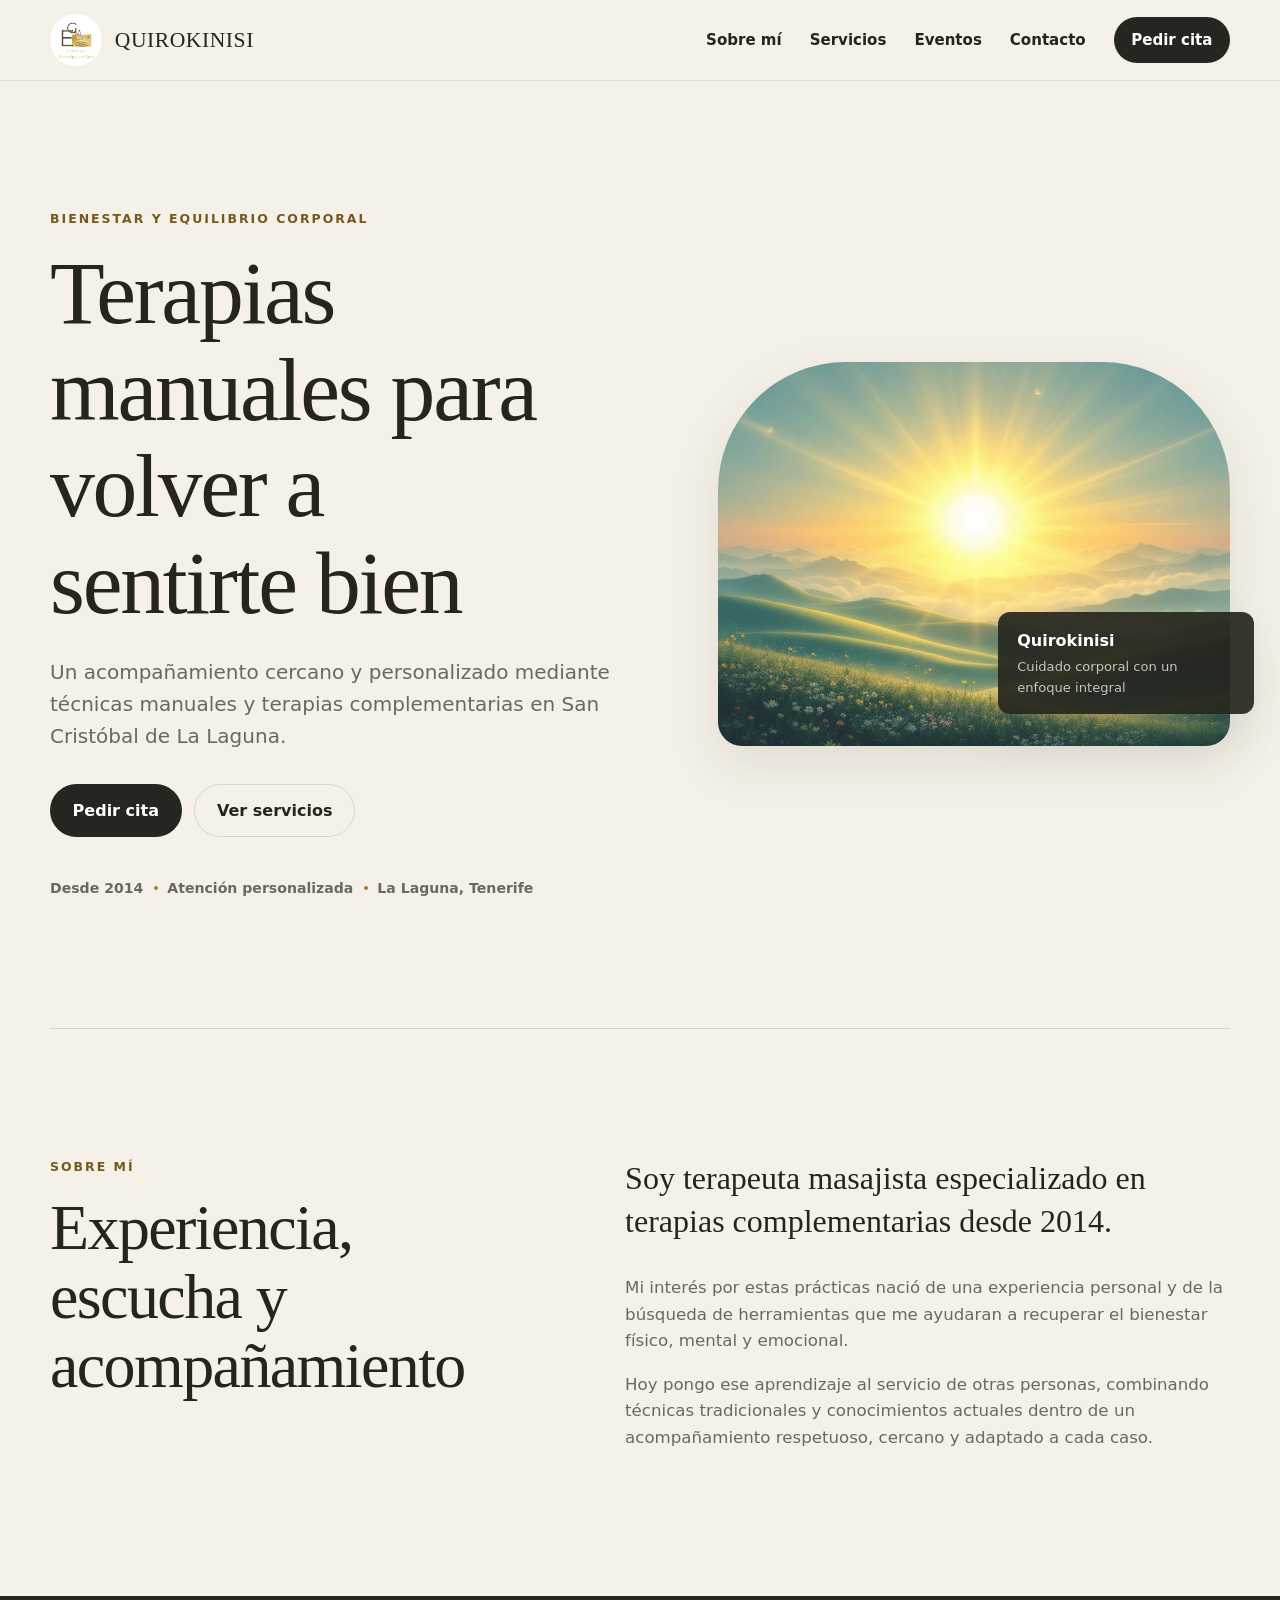
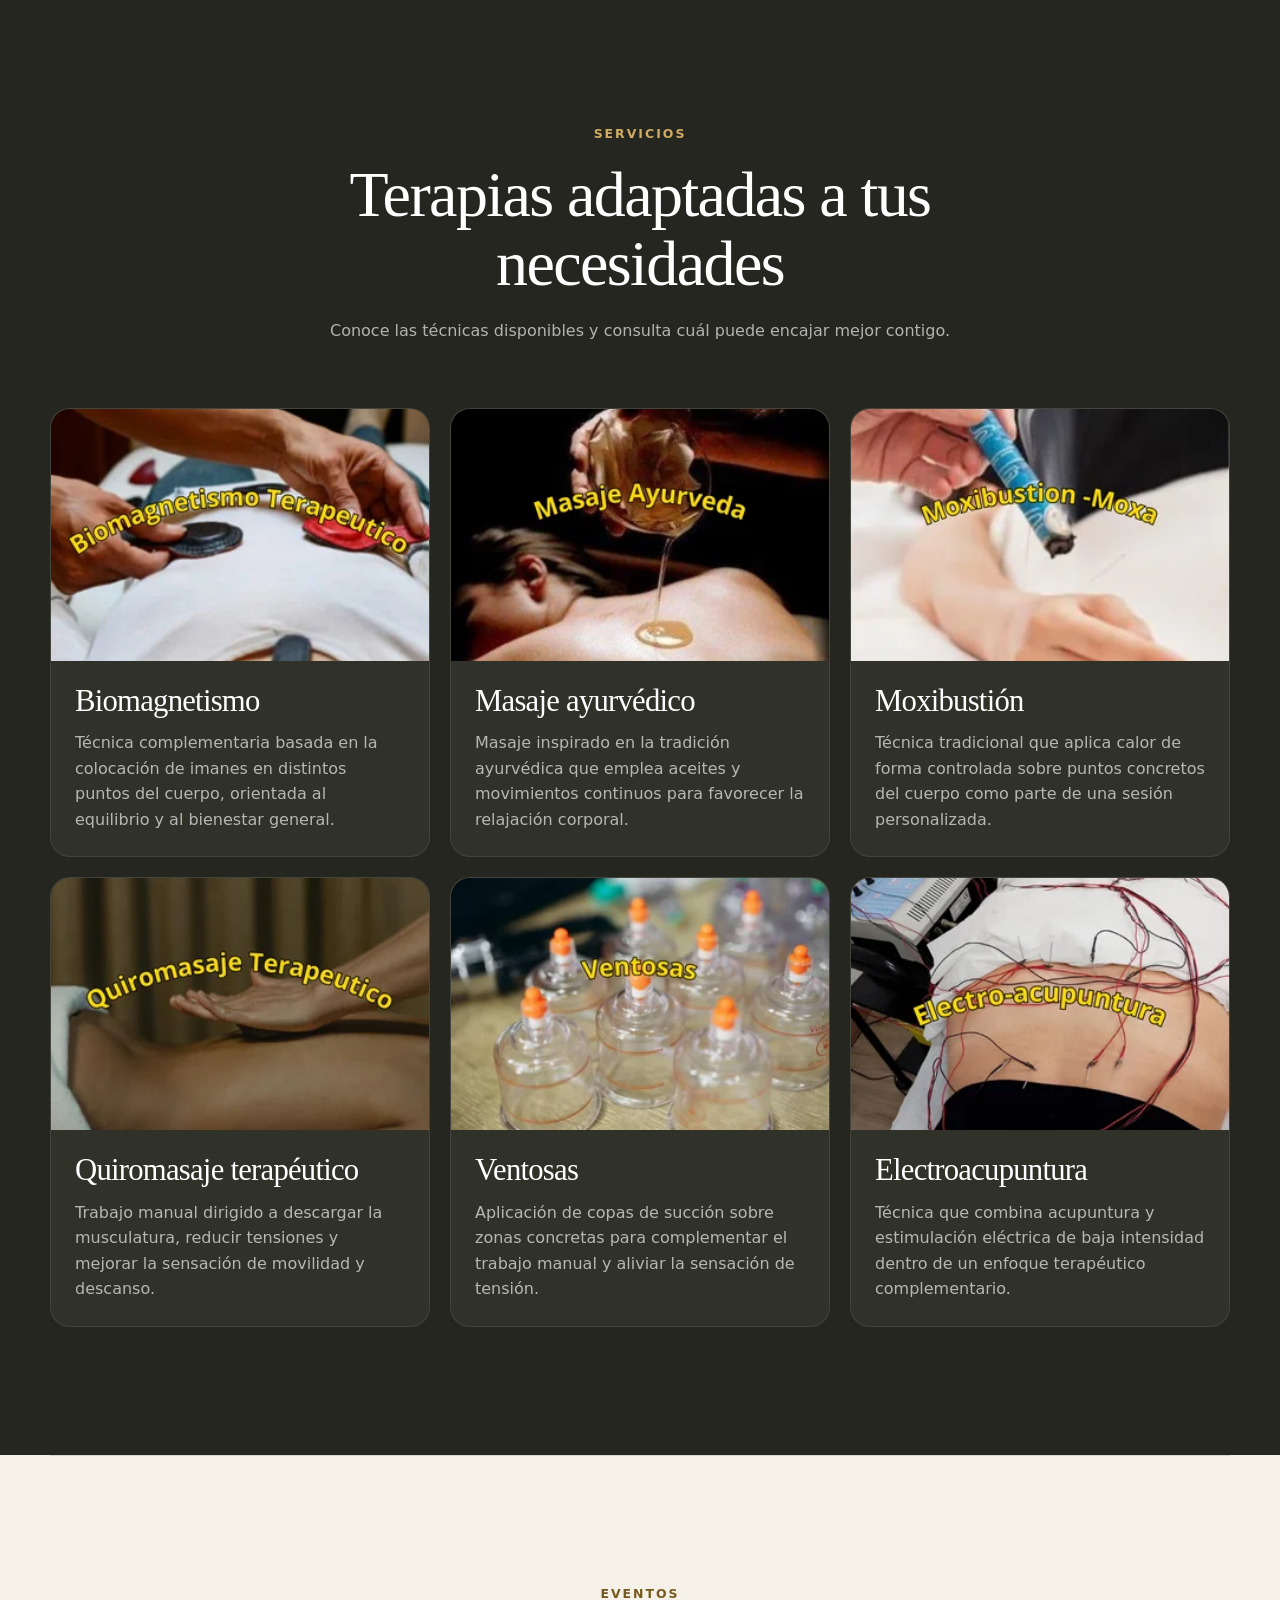
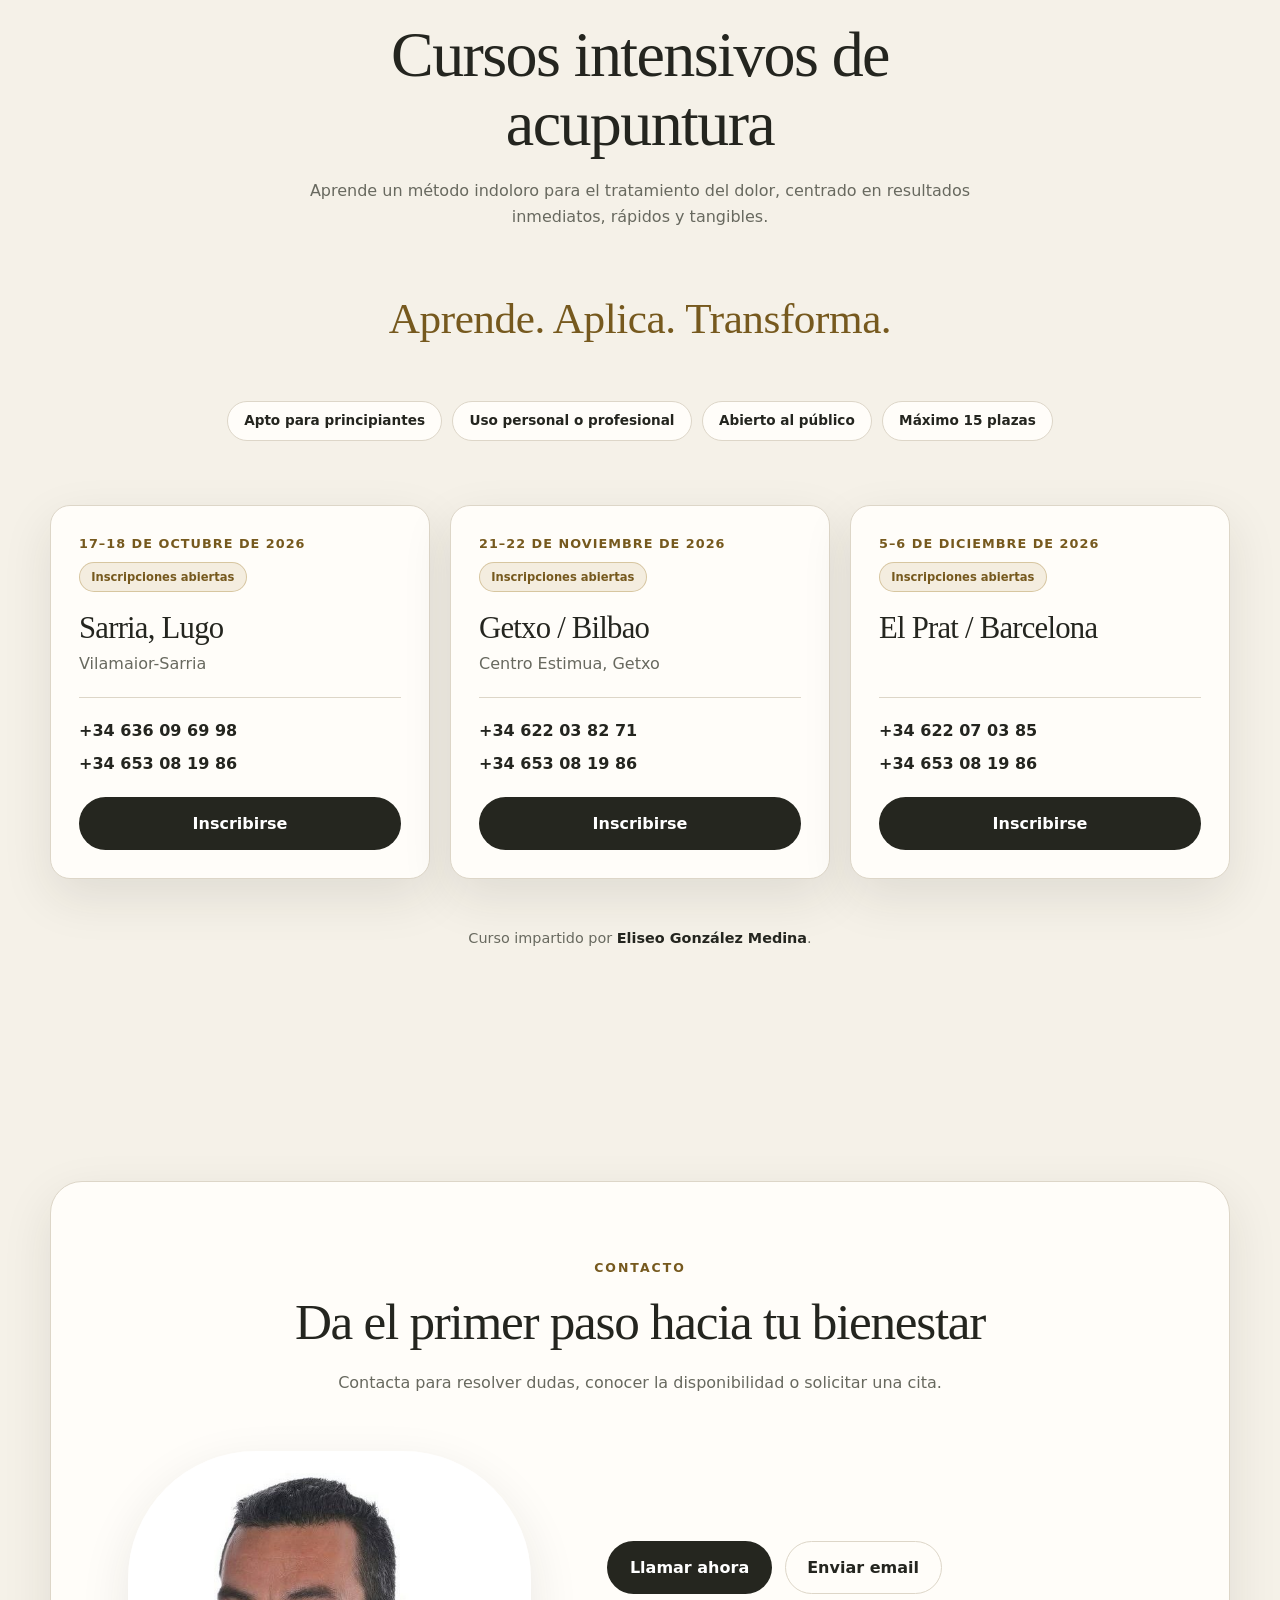
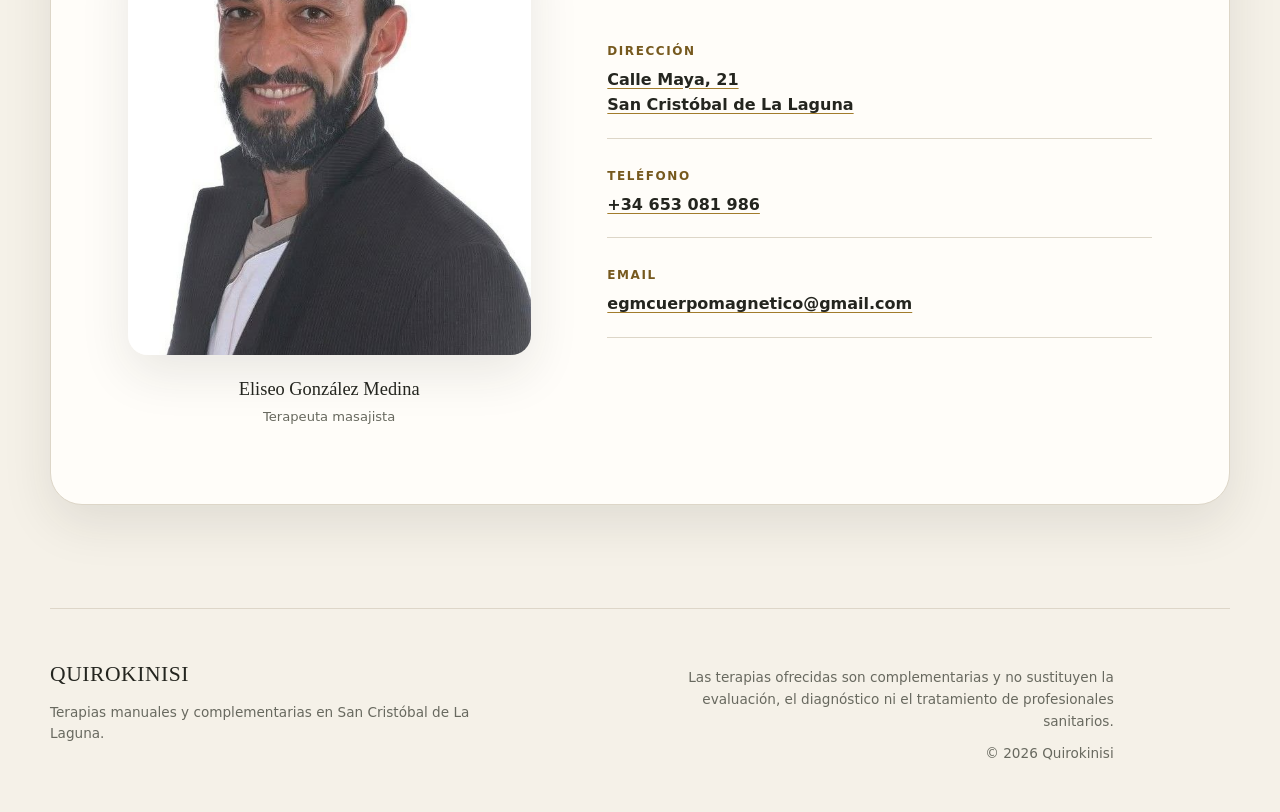
==== index.html @ 3f02fb72 "added join buttons functionality, redirect to contact" ====
<!doctype html>
<html lang="es">
<head>
  <meta charset="utf-8">
  <meta name="viewport" content="width=device-width, initial-scale=1">

  <title>Quirokinisi | Terapias manuales en La Laguna</title>
  <meta
    name="description"
    content="Terapias manuales y complementarias orientadas al bienestar corporal en San Cristóbal de La Laguna."
  >

  <meta name="theme-color" content="#f5f1e8">

  <link rel="stylesheet" href="./styles.css">
  <script src="./script.js" defer></script>
</head>

<body>
  <a class="skip-link" href="#contenido">Saltar al contenido</a>

  <header class="site-header">
    <div class="header-inner">
      <a class="brand" href="#inicio" aria-label="Quirokinisi, volver al inicio">
        <img
          class="brand-logo"
          src="./images/logo.webp"
          width="72"
          height="72"
          alt=""
        >
        <span class="brand-name">Quirokinisi</span>
      </a>

      <button
        class="menu-button"
        type="button"
        aria-expanded="false"
        aria-controls="primary-navigation"
      >
        <span class="sr-only">Abrir menú</span>
        <span aria-hidden="true"></span>
        <span aria-hidden="true"></span>
        <span aria-hidden="true"></span>
      </button>

      <nav
        id="primary-navigation"
        class="primary-navigation"
        aria-label="Navegación principal"
      >
        <a href="#sobre-mi">Sobre mí</a>
        <a href="#servicios">Servicios</a>
        <a href="#eventos">Eventos</a>
        <a href="#contacto">Contacto</a>
        <a class="nav-cta" href="#contacto">Pedir cita</a>
      </nav>
    </div>
  </header>

  <main id="contenido">
    <section id="inicio" class="hero section">
      <div class="hero-content">
        <p class="eyebrow">Bienestar y equilibrio corporal</p>

        <h1>Terapias manuales para volver a sentirte bien</h1>

        <p class="hero-copy">
          Un acompañamiento cercano y personalizado mediante técnicas manuales
          y terapias complementarias en San Cristóbal de La Laguna.
        </p>

        <div class="button-group">
          <a class="button button-primary" href="#contacto">
            Pedir cita
          </a>
          <a class="button button-secondary" href="#servicios">
            Ver servicios
          </a>
        </div>

        <ul class="hero-details" aria-label="Información destacada">
          <li>Desde 2014</li>
          <li>Atención personalizada</li>
          <li>La Laguna, Tenerife</li>
        </ul>
      </div>

      <div class="hero-media">
        <img
          src="./images/hero.webp"
          width="900"
          height="1100"
          alt="Sesión de terapia manual en Quirokinisi"
          fetchpriority="high"
        >
        <div class="hero-note">
          <strong>Quirokinisi</strong>
          <span>Cuidado corporal con un enfoque integral</span>
        </div>
      </div>
    </section>

    <section id="sobre-mi" class="about section">
      <div class="section-heading">
        <p class="eyebrow">Sobre mí</p>
        <h2>Experiencia, escucha y acompañamiento</h2>
      </div>

      <div class="about-copy">
        <p class="lead">
          Soy terapeuta masajista especializado en terapias complementarias
          desde 2014.
        </p>

        <p>
          Mi interés por estas prácticas nació de una experiencia personal y
          de la búsqueda de herramientas que me ayudaran a recuperar el
          bienestar físico, mental y emocional.
        </p>

        <p>
          Hoy pongo ese aprendizaje al servicio de otras personas, combinando
          técnicas tradicionales y conocimientos actuales dentro de un
          acompañamiento respetuoso, cercano y adaptado a cada caso.
        </p>
      </div>
    </section>

    <section id="servicios" class="services section">
      <div class="section-heading section-heading-centered">
        <p class="eyebrow">Servicios</p>
        <h2>Terapias adaptadas a tus necesidades</h2>
        <p>
          Conoce las técnicas disponibles y consulta cuál puede encajar mejor
          contigo.
        </p>
      </div>

      <div class="services-grid">
        <article class="service-card">
          <img
            src="./images/biomagnetismo.webp"
            width="700"
            height="480"
            alt="Sesión de biomagnetismo"
            loading="lazy"
          >
          <div class="service-card-content">
            <h3>Biomagnetismo</h3>
            <p>
              Técnica complementaria basada en la colocación de imanes en
              distintos puntos del cuerpo, orientada al equilibrio y al
              bienestar general.
            </p>
          </div>
        </article>

        <article class="service-card">
          <img
            src="./images/masaje-ayurveda.webp"
            width="700"
            height="480"
            alt="Masaje ayurvédico con aceites"
            loading="lazy"
          >
          <div class="service-card-content">
            <h3>Masaje ayurvédico</h3>
            <p>
              Masaje inspirado en la tradición ayurvédica que emplea aceites y
              movimientos continuos para favorecer la relajación corporal.
            </p>
          </div>
        </article>

        <article class="service-card">
          <img
            src="./images/moxibustion.webp"
            width="700"
            height="480"
            alt="Aplicación de moxibustión"
            loading="lazy"
          >
          <div class="service-card-content">
            <h3>Moxibustión</h3>
            <p>
              Técnica tradicional que aplica calor de forma controlada sobre
              puntos concretos del cuerpo como parte de una sesión
              personalizada.
            </p>
          </div>
        </article>

        <article class="service-card">
          <img
            src="./images/quiromasaje.webp"
            width="700"
            height="480"
            alt="Sesión de quiromasaje terapéutico"
            loading="lazy"
          >
          <div class="service-card-content">
            <h3>Quiromasaje terapéutico</h3>
            <p>
              Trabajo manual dirigido a descargar la musculatura, reducir
              tensiones y mejorar la sensación de movilidad y descanso.
            </p>
          </div>
        </article>

        <article class="service-card">
          <img
            src="./images/ventosas.webp"
            width="700"
            height="480"
            alt="Tratamiento corporal con ventosas"
            loading="lazy"
          >
          <div class="service-card-content">
            <h3>Ventosas</h3>
            <p>
              Aplicación de copas de succión sobre zonas concretas para
              complementar el trabajo manual y aliviar la sensación de
              tensión.
            </p>
          </div>
        </article>

        <article class="service-card">
          <img
            src="./images/electroacupuntura.webp"
            width="700"
            height="480"
            alt="Sesión de electroacupuntura"
            loading="lazy"
          >
          <div class="service-card-content">
            <h3>Electroacupuntura</h3>
            <p>
              Técnica que combina acupuntura y estimulación eléctrica de baja
              intensidad dentro de un enfoque terapéutico complementario.
            </p>
          </div>
        </article>
      </div>
    </section>

    <section id="eventos" class="events section">
      <div class="section-heading section-heading-centered">
        <p class="eyebrow">Eventos</p>
        <h2>Cursos intensivos de acupuntura</h2>
        <p>
          Aprende un método indoloro para el tratamiento del dolor, centrado
          en resultados inmediatos, rápidos y tangibles.
        </p>
      </div>

      <p class="events-slogan">Aprende. Aplica. Transforma.</p>

      <ul class="events-perks" aria-label="Características del curso">
        <li>Apto para principiantes</li>
        <li>Uso personal o profesional</li>
        <li>Abierto al público</li>
        <li>Máximo 15 plazas</li>
      </ul>

      <div class="events-grid">
        <article class="event-card">
          <div class="event-card-top">
            <span class="event-date">17–18 de octubre de 2026</span>
            <span class="event-badge">Inscripciones abiertas</span>
          </div>
          <h3>Sarria, Lugo</h3>
          <p class="event-venue">Vilamaior-Sarria</p>
          <div class="event-contacts">
            <a href="tel:+34636096998">+34 636 09 69 98</a>
            <a href="tel:+34653081986">+34 653 08 19 86</a>
          </div>
          <a class="button button-primary event-cta" href="#contacto">Inscribirse</a>
        </article>

        <article class="event-card">
          <div class="event-card-top">
            <span class="event-date">21–22 de noviembre de 2026</span>
            <span class="event-badge">Inscripciones abiertas</span>
          </div>
          <h3>Getxo / Bilbao</h3>
          <p class="event-venue">Centro Estimua, Getxo</p>
          <div class="event-contacts">
            <a href="tel:+34622038271">+34 622 03 82 71</a>
            <a href="tel:+34653081986">+34 653 08 19 86</a>
          </div>
          <a class="button button-primary event-cta" href="#contacto">Inscribirse</a>
        </article>

        <article class="event-card">
          <div class="event-card-top">
            <span class="event-date">5–6 de diciembre de 2026</span>
            <span class="event-badge">Inscripciones abiertas</span>
          </div>
          <h3>El Prat / Barcelona</h3>
          <div class="event-contacts">
            <a href="tel:+34622070385">+34 622 07 03 85</a>
            <a href="tel:+34653081986">+34 653 08 19 86</a>
          </div>
          <a class="button button-primary event-cta" href="#contacto">Inscribirse</a>
        </article>
      </div>

      <p class="events-note">
        Curso impartido por
        <strong>Eliseo González Medina</strong>.
      </p>
    </section>

    <section id="contacto" class="contact section">
      <div class="contact-panel">
        <div class="contact-heading">
          <p class="eyebrow">Contacto</p>
          <h2>Da el primer paso hacia tu bienestar</h2>
          <p>
            Contacta para resolver dudas, conocer la disponibilidad o solicitar
            una cita.
          </p>
        </div>

        <figure class="contact-photo">
          <img
            src="./images/eliseo_gonzalez_medina.jpg"
            width="720"
            height="737"
            alt="Eliseo González Medina, terapeuta de Quirokinisi"
            loading="lazy"
          >
          <figcaption>
            <strong>Eliseo González Medina</strong>
            <span>Terapeuta masajista</span>
          </figcaption>
        </figure>

        <div class="contact-actions">
          <div class="button-group">
            <a class="button button-primary" href="tel:+34653081986">
              Llamar ahora
            </a>
            <a
              class="button button-secondary"
              href="mailto:egmcuerpomagnetico@gmail.com"
            >
              Enviar email
            </a>
          </div>

          <address class="contact-details">
            <div>
              <span class="contact-label">Dirección</span>
              <a
                href="https://www.google.com/maps/search/?api=1&query=Calle+Maya+21+San+Cristobal+de+La+Laguna"
                target="_blank"
                rel="noopener noreferrer"
              >
                Calle Maya, 21<br>
                San Cristóbal de La Laguna
              </a>
            </div>

            <div>
              <span class="contact-label">Teléfono</span>
              <a href="tel:+34653081986">+34 653 081 986</a>
            </div>

            <div>
              <span class="contact-label">Email</span>
              <a href="mailto:egmcuerpomagnetico@gmail.com">
                egmcuerpomagnetico@gmail.com
              </a>
            </div>
          </address>
        </div>
      </div>
    </section>
  </main>

  <footer class="site-footer">
    <div>
      <a class="footer-brand" href="#inicio">Quirokinisi</a>
      <p>
        Terapias manuales y complementarias en San Cristóbal de La Laguna.
      </p>
    </div>

    <div class="footer-meta">
      <p>
        Las terapias ofrecidas son complementarias y no sustituyen la
        evaluación, el diagnóstico ni el tratamiento de profesionales
        sanitarios.
      </p>
      <p>© <span id="current-year"></span> Quirokinisi</p>
    </div>
  </footer>
</body>
</html>
---- styles.css ----
:root {
  --background: #f5f1e8;
  --surface: #fffdf9;
  --surface-dark: #25261f;
  --text: #24251f;
  --text-muted: #68695f;
  --accent: #a27c2c;
  --accent-dark: #76591e;
  --border: #ddd6c8;
  --shadow: 0 18px 50px rgb(42 39 30 / 10%);
  --radius-small: 0.75rem;
  --radius-medium: 1.25rem;
  --radius-large: 2rem;
  --content-width: 1180px;
  --header-height: 5rem;
}

*,
*::before,
*::after {
  box-sizing: border-box;
}

html {
  scroll-behavior: smooth;
  scroll-padding-top: calc(var(--header-height) + 1rem);
}

body {
  min-width: 320px;
  margin: 0;
  color: var(--text);
  background: var(--background);
  font-family:
    Inter,
    ui-sans-serif,
    system-ui,
    -apple-system,
    BlinkMacSystemFont,
    "Segoe UI",
    sans-serif;
  line-height: 1.6;
  text-rendering: optimizeLegibility;
}

body.menu-open {
  overflow: hidden;
}

img {
  display: block;
  max-width: 100%;
  height: auto;
}

a {
  color: inherit;
}

button,
a {
  -webkit-tap-highlight-color: transparent;
}

button,
input,
textarea,
select {
  font: inherit;
}

h1,
h2,
h3,
p {
  margin-top: 0;
}

h1,
h2,
h3 {
  font-family: Georgia, "Times New Roman", serif;
  font-weight: 500;
  line-height: 1.08;
  letter-spacing: -0.025em;
}

h1 {
  max-width: 12ch;
  margin-bottom: 1.5rem;
  font-size: clamp(3rem, 7vw, 6.5rem);
}

h2 {
  max-width: 15ch;
  margin-bottom: 1.25rem;
  font-size: clamp(2.3rem, 5vw, 4.5rem);
}

h3 {
  margin-bottom: 0.75rem;
  font-size: clamp(1.5rem, 2.4vw, 2rem);
}

p {
  color: var(--text-muted);
}

.sr-only {
  position: absolute;
  width: 1px;
  height: 1px;
  padding: 0;
  overflow: hidden;
  clip: rect(0, 0, 0, 0);
  white-space: nowrap;
  border: 0;
}

.skip-link {
  position: fixed;
  z-index: 1000;
  top: 0.75rem;
  left: 0.75rem;
  padding: 0.75rem 1rem;
  color: white;
  background: var(--surface-dark);
  border-radius: var(--radius-small);
  transform: translateY(-150%);
}

.skip-link:focus {
  transform: translateY(0);
}

.site-header {
  position: sticky;
  z-index: 100;
  top: 0;
  min-height: var(--header-height);
  background: rgb(245 241 232 / 88%);
  border-bottom: 1px solid rgb(221 214 200 / 75%);
  backdrop-filter: blur(18px);
}

.header-inner,
.section,
.site-footer {
  width: min(calc(100% - 2rem), var(--content-width));
  margin-inline: auto;
}

.header-inner {
  min-height: var(--header-height);
  display: flex;
  align-items: center;
  justify-content: space-between;
  gap: 2rem;
}

.brand {
  display: inline-flex;
  align-items: center;
  gap: 0.8rem;
  color: var(--text);
  text-decoration: none;
}

.brand-logo {
  width: 3.25rem;
  height: 3.25rem;
  object-fit: cover;
  border-radius: 50%;
}

.brand-name,
.footer-brand {
  font-family: Georgia, "Times New Roman", serif;
  font-size: 1.35rem;
  letter-spacing: 0.025em;
  text-transform: uppercase;
}

.primary-navigation {
  display: flex;
  align-items: center;
  gap: 1.75rem;
}

.primary-navigation a {
  font-size: 0.94rem;
  font-weight: 650;
  text-decoration: none;
}

.primary-navigation a:not(.nav-cta) {
  text-underline-offset: 0.4rem;
}

.primary-navigation a:not(.nav-cta):hover,
.primary-navigation a:not(.nav-cta):focus-visible {
  text-decoration: underline;
  text-decoration-color: var(--accent);
}

.nav-cta {
  padding: 0.7rem 1.1rem;
  color: white;
  background: var(--surface-dark);
  border-radius: 999px;
}

.menu-button {
  display: none;
  width: 2.75rem;
  height: 2.75rem;
  padding: 0.65rem;
  background: transparent;
  border: 1px solid var(--border);
  border-radius: 50%;
  cursor: pointer;
}

.menu-button span[aria-hidden="true"] {
  display: block;
  width: 100%;
  height: 2px;
  margin: 4px 0;
  background: currentColor;
  transition:
    transform 180ms ease,
    opacity 180ms ease;
}

.section {
  padding-block: clamp(4.5rem, 10vw, 9rem);
}

.eyebrow {
  margin-bottom: 1rem;
  color: var(--accent-dark);
  font-size: 0.78rem;
  font-weight: 800;
  letter-spacing: 0.16em;
  text-transform: uppercase;
}

.hero {
  display: grid;
  grid-template-columns: minmax(0, 1.05fr) minmax(320px, 0.95fr);
  align-items: center;
  gap: clamp(3rem, 8vw, 7rem);
  min-height: calc(100svh - var(--header-height));
}

.hero-copy {
  max-width: 56ch;
  margin-bottom: 2rem;
  font-size: clamp(1.05rem, 1.7vw, 1.25rem);
}

.button-group {
  display: flex;
  flex-wrap: wrap;
  gap: 0.8rem;
}

.button {
  display: inline-flex;
  min-height: 3.2rem;
  align-items: center;
  justify-content: center;
  padding: 0.8rem 1.35rem;
  border: 1px solid transparent;
  border-radius: 999px;
  font-weight: 750;
  text-decoration: none;
  transition:
    transform 160ms ease,
    background-color 160ms ease,
    border-color 160ms ease;
}

.button:hover {
  transform: translateY(-2px);
}

.button-primary {
  color: white;
  background: var(--surface-dark);
}

.button-primary:hover,
.button-primary:focus-visible {
  background: var(--accent-dark);
}

.button-secondary {
  color: var(--text);
  background: transparent;
  border-color: var(--border);
}

.button-secondary:hover,
.button-secondary:focus-visible {
  background: var(--surface);
  border-color: var(--accent);
}

.hero-details {
  display: flex;
  flex-wrap: wrap;
  gap: 0.65rem 1.5rem;
  margin: 2.5rem 0 0;
  padding: 0;
  color: var(--text-muted);
  font-size: 0.88rem;
  font-weight: 650;
  list-style: none;
}

.hero-details li {
  position: relative;
}

.hero-details li:not(:last-child)::after {
  position: absolute;
  top: 50%;
  right: -0.9rem;
  width: 4px;
  height: 4px;
  background: var(--accent);
  border-radius: 50%;
  content: "";
  transform: translateY(-50%);
}

.hero-media {
  position: relative;
}

.hero-media > img {
  width: 100%;
  max-height: 690px;
  object-fit: cover;
  border-radius: min(12vw, 8rem) min(12vw, 8rem) 1.5rem 1.5rem;
  box-shadow: var(--shadow);
}

.hero-note {
  position: absolute;
  right: -1.5rem;
  bottom: 2rem;
  display: grid;
  max-width: 16rem;
  gap: 0.2rem;
  padding: 1rem 1.2rem;
  color: white;
  background: rgb(37 38 31 / 92%);
  border-radius: var(--radius-small);
  box-shadow: var(--shadow);
}

.hero-note span {
  color: rgb(255 255 255 / 72%);
  font-size: 0.82rem;
}

.about {
  display: grid;
  grid-template-columns: 0.85fr 1.15fr;
  gap: clamp(3rem, 10vw, 9rem);
  border-top: 1px solid var(--border);
}

.about-copy {
  max-width: 680px;
  font-size: 1.04rem;
}

.about-copy .lead {
  color: var(--text);
  font-family: Georgia, "Times New Roman", serif;
  font-size: clamp(1.4rem, 3vw, 2rem);
  line-height: 1.35;
}

.services {
  width: 100%;
  max-width: none;
  padding-inline: max(1rem, calc((100% - var(--content-width)) / 2));
  background: var(--surface-dark);
}

.services .section-heading h2,
.services .service-card h3 {
  color: white;
}

.services .section-heading > p:last-child,
.services .service-card p {
  color: rgb(255 255 255 / 65%);
}

.services .eyebrow {
  color: #d0ad62;
}

.section-heading-centered {
  width: min(100%, 700px);
  margin: 0 auto clamp(2.5rem, 6vw, 4rem);
  text-align: center;
}

.section-heading-centered h2 {
  max-width: none;
}

.services-grid {
  display: grid;
  grid-template-columns: repeat(3, minmax(0, 1fr));
  gap: 1.25rem;
}

.service-card {
  overflow: hidden;
  background: #303128;
  border: 1px solid rgb(255 255 255 / 9%);
  border-radius: var(--radius-medium);
  transition:
    transform 180ms ease,
    border-color 180ms ease;
}

.service-card:hover {
  border-color: rgb(208 173 98 / 55%);
  transform: translateY(-5px);
}

.service-card img {
  width: 100%;
  aspect-ratio: 3 / 2;
  object-fit: cover;
}

.service-card-content {
  padding: 1.5rem;
}

.service-card-content p {
  margin-bottom: 0;
}

.events {
  border-top: 1px solid var(--border);
}

.events-slogan {
  margin: 0 auto clamp(2rem, 5vw, 3.5rem);
  color: var(--accent-dark);
  font-family: Georgia, "Times New Roman", serif;
  font-size: clamp(1.7rem, 3.6vw, 2.7rem);
  line-height: 1.2;
  letter-spacing: -0.01em;
  text-align: center;
}

.events-perks {
  display: flex;
  flex-wrap: wrap;
  justify-content: center;
  gap: 0.65rem;
  margin: 0 auto clamp(2.5rem, 6vw, 4rem);
  padding: 0;
  list-style: none;
}

.events-perks li {
  padding: 0.5rem 1rem;
  color: var(--text);
  font-size: 0.85rem;
  font-weight: 650;
  background: var(--surface);
  border: 1px solid var(--border);
  border-radius: 999px;
}

.events-grid {
  display: grid;
  grid-template-columns: repeat(3, minmax(0, 1fr));
  gap: 1.25rem;
}

.event-card {
  display: flex;
  flex-direction: column;
  padding: 1.75rem;
  background: var(--surface);
  border: 1px solid var(--border);
  border-radius: var(--radius-medium);
  box-shadow: var(--shadow);
  transition:
    transform 180ms ease,
    border-color 180ms ease;
}

.event-card:hover {
  border-color: var(--accent);
  transform: translateY(-5px);
}

.event-card-top {
  display: flex;
  flex-wrap: wrap;
  align-items: center;
  justify-content: space-between;
  gap: 0.5rem 0.75rem;
  margin-bottom: 1.25rem;
}

.event-date {
  color: var(--accent-dark);
  font-size: 0.8rem;
  font-weight: 800;
  letter-spacing: 0.08em;
  text-transform: uppercase;
}

.event-badge {
  flex-shrink: 0;
  padding: 0.3rem 0.7rem;
  color: var(--accent-dark);
  font-size: 0.72rem;
  font-weight: 750;
  background: rgb(162 124 44 / 12%);
  border: 1px solid rgb(162 124 44 / 35%);
  border-radius: 999px;
}

.event-card h3 {
  margin-bottom: 0.35rem;
}

.event-venue {
  margin-bottom: 1.25rem;
}

.event-contacts {
  display: grid;
  gap: 0.5rem;
  margin-top: auto;
  padding-top: 1.25rem;
  border-top: 1px solid var(--border);
}

.event-contacts a {
  color: var(--text);
  font-weight: 650;
  overflow-wrap: anywhere;
  text-decoration: none;
}

.event-contacts a:hover,
.event-contacts a:focus-visible {
  color: var(--accent-dark);
  text-decoration: underline;
  text-decoration-color: var(--accent);
  text-underline-offset: 0.3rem;
}

.event-cta {
  width: 100%;
  margin-top: 1.25rem;
}

.events-note {
  margin: clamp(2rem, 5vw, 3rem) auto 0;
  text-align: center;
  font-size: 0.9rem;
}

.events-note strong {
  color: var(--text);
  font-weight: 650;
}

.contact {
  padding-block: clamp(4rem, 8vw, 7rem);
}

.contact-panel {
  display: grid;
  grid-template-columns: minmax(0, 0.85fr) minmax(0, 1.15fr);
  align-items: center;
  column-gap: clamp(2.5rem, 6vw, 5rem);
  row-gap: clamp(2rem, 5vw, 3.5rem);
  padding: clamp(2rem, 6vw, 5rem);
  background: var(--surface);
  border: 1px solid var(--border);
  border-radius: var(--radius-large);
  box-shadow: var(--shadow);
}

.contact-heading {
  grid-column: 1 / -1;
  text-align: center;
}

.contact-heading h2 {
  max-width: none;
  font-size: clamp(2rem, 4vw, 3.25rem);
}

.contact-heading p:last-child {
  margin-bottom: 0;
}

.contact-photo {
  margin: 0;
}

.contact-photo img {
  width: 100%;
  aspect-ratio: 4 / 5;
  object-fit: cover;
  object-position: center top;
  border-radius: min(12vw, 8rem) min(12vw, 8rem) var(--radius-medium)
    var(--radius-medium);
  box-shadow: var(--shadow);
}

.contact-photo figcaption {
  display: grid;
  gap: 0.15rem;
  margin-top: 1.25rem;
  text-align: center;
}

.contact-photo figcaption strong {
  color: var(--text);
  font-family: Georgia, "Times New Roman", serif;
  font-size: 1.15rem;
  font-weight: 500;
}

.contact-photo figcaption span {
  color: var(--text-muted);
  font-size: 0.82rem;
}

.contact-actions {
  display: grid;
  gap: clamp(2rem, 4vw, 3rem);
}

.contact-details {
  display: grid;
  gap: 1.75rem;
  font-style: normal;
}

.contact-details div {
  padding-bottom: 1.25rem;
  border-bottom: 1px solid var(--border);
}

.contact-label {
  display: block;
  margin-bottom: 0.35rem;
  color: var(--accent-dark);
  font-size: 0.75rem;
  font-weight: 800;
  letter-spacing: 0.13em;
  text-transform: uppercase;
}

.contact-details a {
  color: var(--text);
  font-weight: 650;
  overflow-wrap: anywhere;
  text-decoration-color: var(--accent);
  text-underline-offset: 0.2rem;
}

.site-footer {
  display: grid;
  grid-template-columns: 1fr 1fr;
  gap: 3rem;
  padding-block: 3rem;
  border-top: 1px solid var(--border);
}

.footer-brand {
  color: var(--text);
  text-decoration: none;
}

.site-footer p {
  max-width: 52ch;
  margin: 0.65rem 0 0;
  font-size: 0.85rem;
}

.footer-meta {
  text-align: right;
}

:focus-visible {
  outline: 3px solid var(--accent);
  outline-offset: 4px;
}

@media (max-width: 900px) {
  .menu-button {
    display: block;
  }

  .primary-navigation {
    position: fixed;
    inset: var(--header-height) 0 auto;
    display: grid;
    gap: 0;
    padding: 1rem;
    background: var(--background);
    border-bottom: 1px solid var(--border);
    box-shadow: var(--shadow);
    opacity: 0;
    pointer-events: none;
    transform: translateY(-0.75rem);
    transition:
      opacity 180ms ease,
      transform 180ms ease;
  }

  .primary-navigation.is-open {
    opacity: 1;
    pointer-events: auto;
    transform: translateY(0);
  }

  .primary-navigation a {
    padding: 1rem;
  }

  .nav-cta {
    margin-top: 0.5rem;
    text-align: center;
  }

  .menu-button[aria-expanded="true"] span[aria-hidden="true"]:nth-of-type(1) {
    transform: translateY(6px) rotate(45deg);
  }

  .menu-button[aria-expanded="true"] span[aria-hidden="true"]:nth-of-type(2) {
    opacity: 0;
  }

  .menu-button[aria-expanded="true"] span[aria-hidden="true"]:nth-of-type(3) {
    transform: translateY(-6px) rotate(-45deg);
  }

  .hero,
  .about,
  .contact-panel {
    grid-template-columns: 1fr;
  }

  .hero {
    padding-top: 3.5rem;
  }

  .hero-content {
    max-width: 720px;
  }

  .hero-media {
    width: min(100%, 680px);
    margin-inline: auto;
  }

  .contact-photo {
    width: min(100%, 22rem);
    margin-inline: auto;
  }

  .about {
    gap: 2rem;
  }

  .services-grid {
    grid-template-columns: repeat(2, minmax(0, 1fr));
  }

  .events-grid {
    grid-template-columns: 1fr;
  }
}

@media (max-width: 620px) {
  .header-inner,
  .section,
  .site-footer {
    width: min(calc(100% - 1.25rem), var(--content-width));
  }

  .brand-name {
    font-size: 1.05rem;
  }

  .brand-logo {
    width: 2.75rem;
    height: 2.75rem;
  }

  h1 {
    font-size: clamp(2.8rem, 15vw, 4.5rem);
  }

  .hero {
    gap: 3rem;
  }

  .hero-note {
    right: 0.75rem;
    bottom: 0.75rem;
    max-width: calc(100% - 1.5rem);
  }

  .hero-details {
    display: grid;
    gap: 0.35rem;
  }

  .hero-details li::after {
    display: none;
  }

  .services-grid {
    grid-template-columns: 1fr;
  }

  .contact-panel {
    padding: 1.5rem;
    border-radius: var(--radius-medium);
  }

  .button-group {
    align-items: stretch;
    flex-direction: column;
  }

  .site-footer {
    grid-template-columns: 1fr;
    gap: 1.5rem;
  }

  .footer-meta {
    text-align: left;
  }
}

@media (prefers-reduced-motion: reduce) {
  html {
    scroll-behavior: auto;
  }

  *,
  *::before,
  *::after {
    scroll-behavior: auto !important;
    transition-duration: 0.01ms !important;
    animation-duration: 0.01ms !important;
    animation-iteration-count: 1 !important;
  }
}
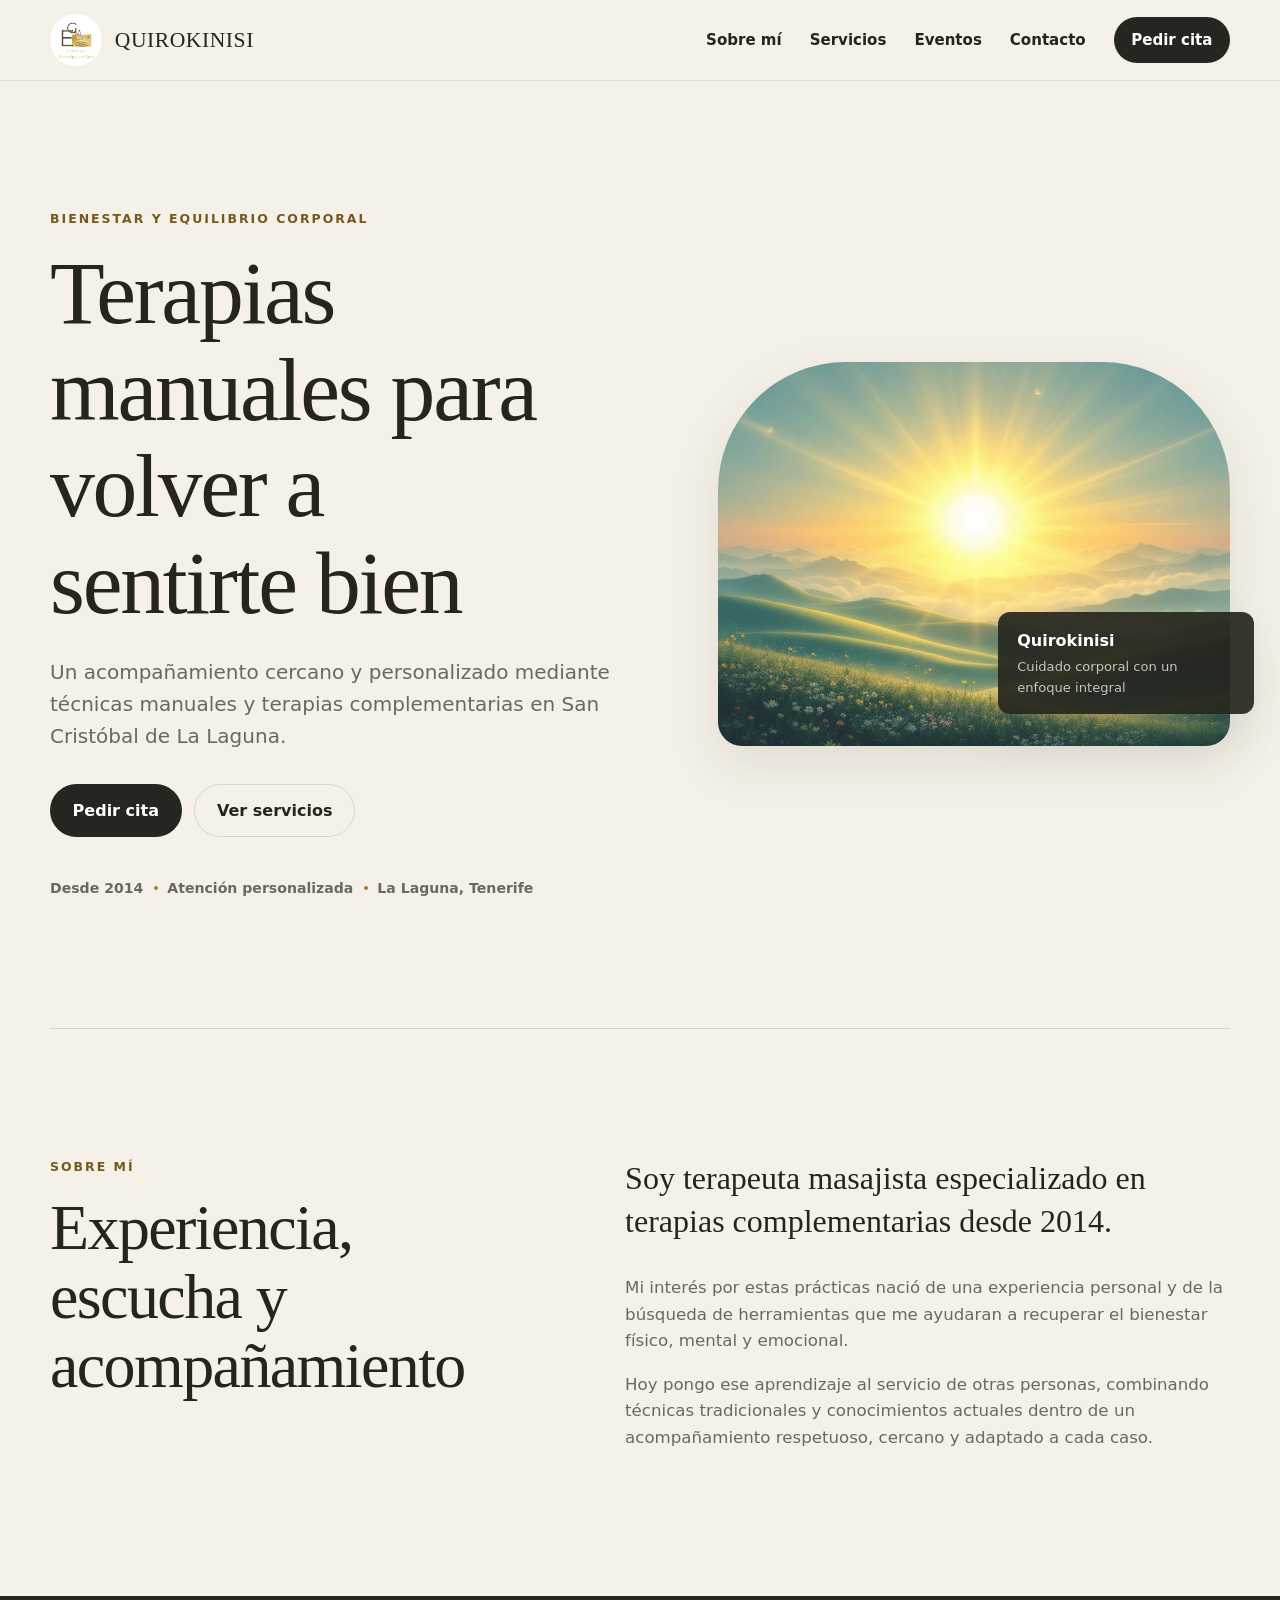
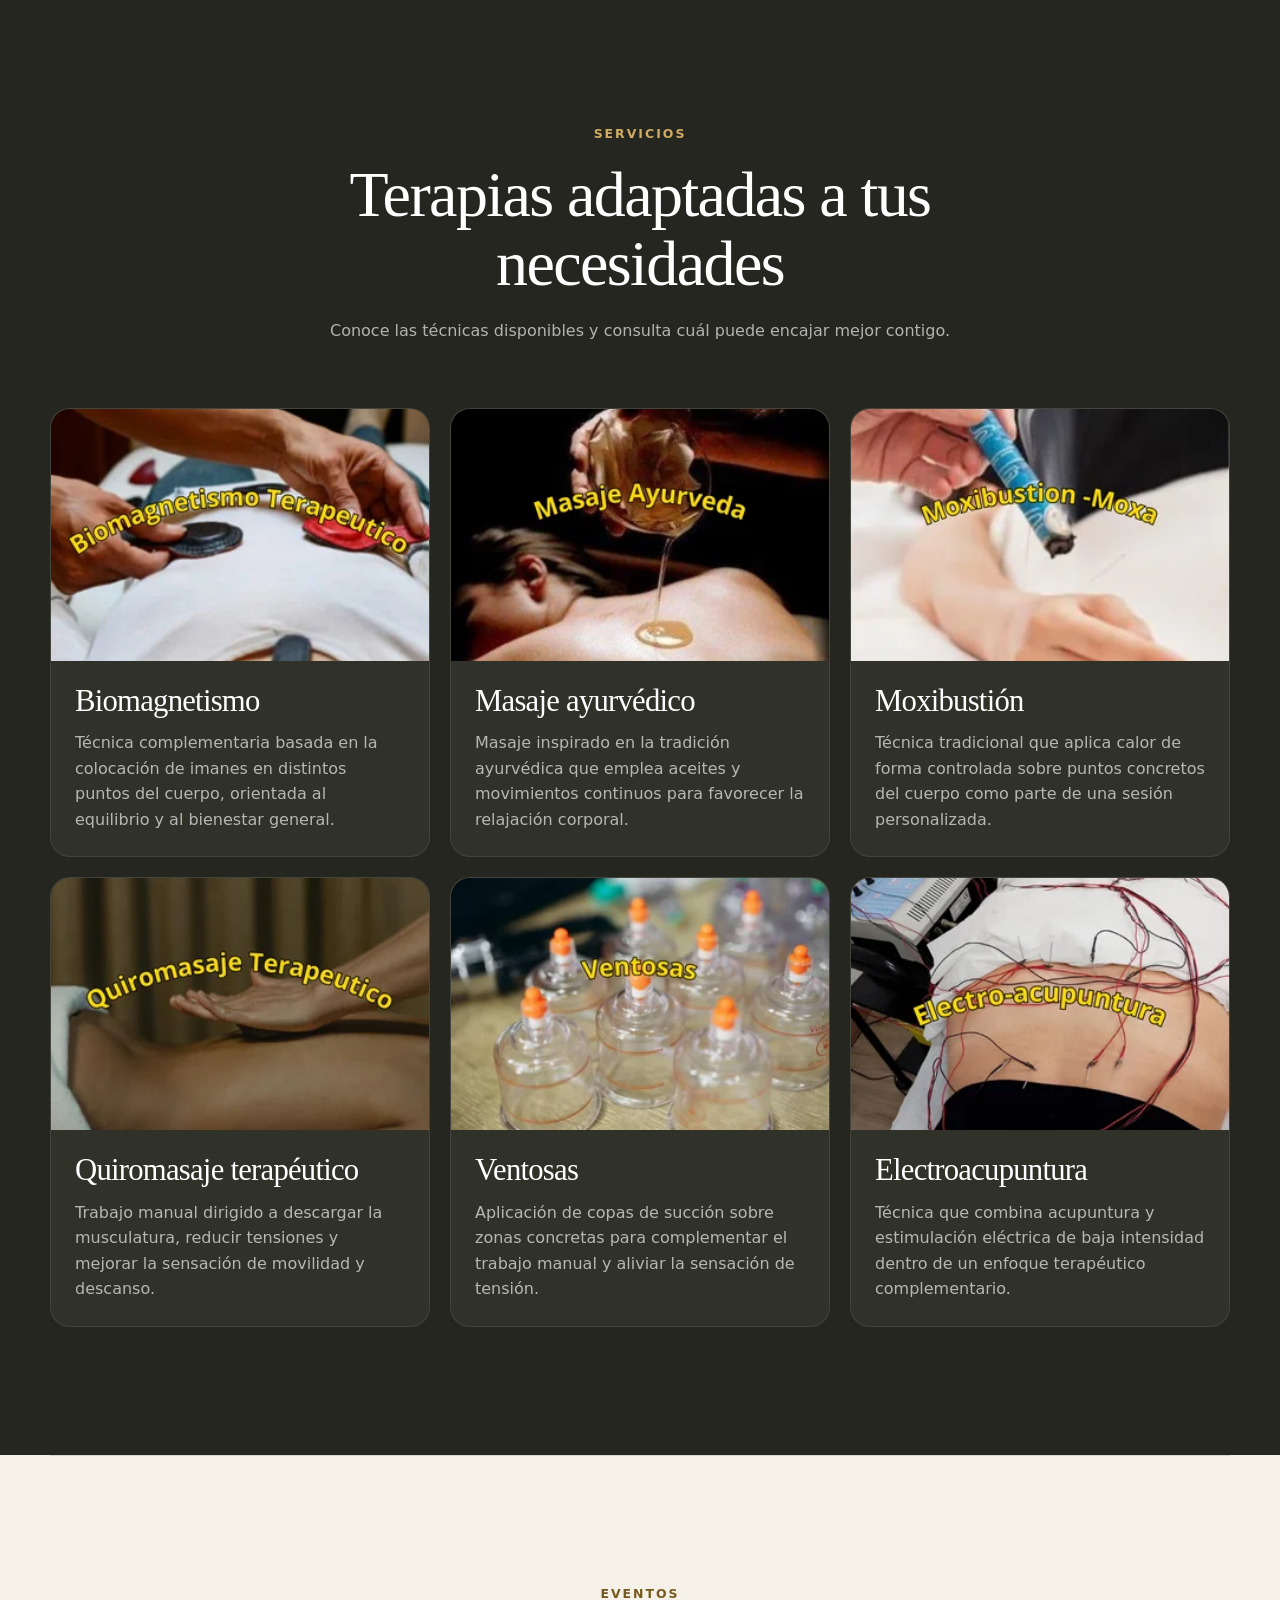
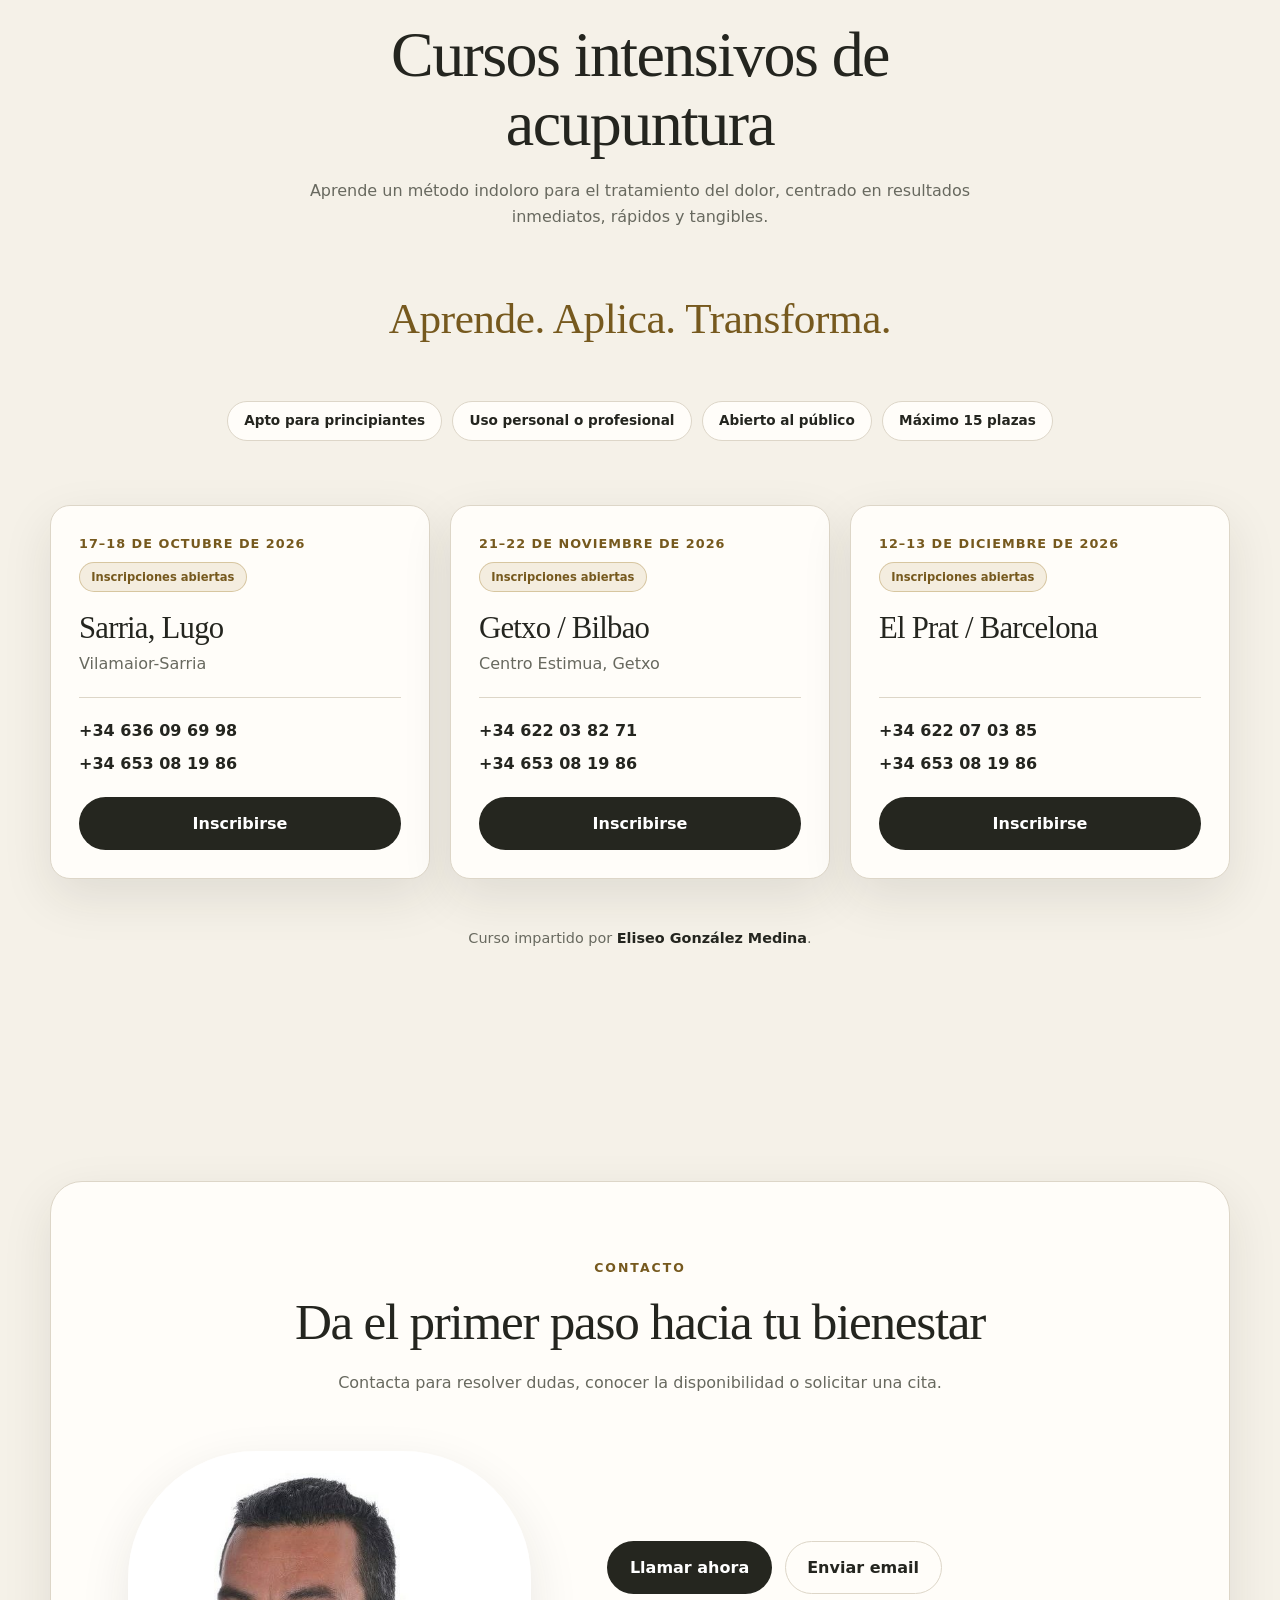
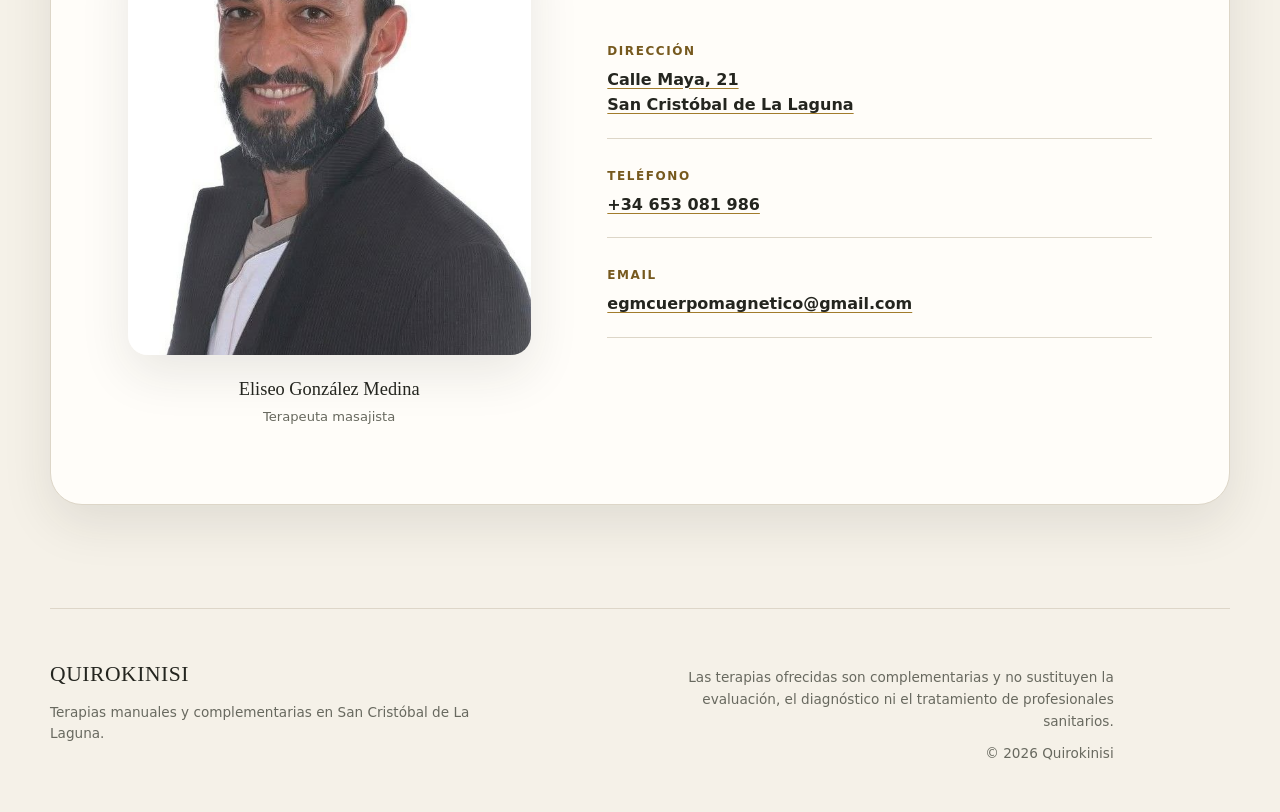
==== commit df85cf45: "updated date" ====
--- a/index.html
+++ b/index.html
@@ -295,7 +295,7 @@
 
         <article class="event-card">
           <div class="event-card-top">
-            <span class="event-date">5–6 de diciembre de 2026</span>
+            <span class="event-date">12–13 de diciembre de 2026</span>
             <span class="event-badge">Inscripciones abiertas</span>
           </div>
           <h3>El Prat / Barcelona</h3>
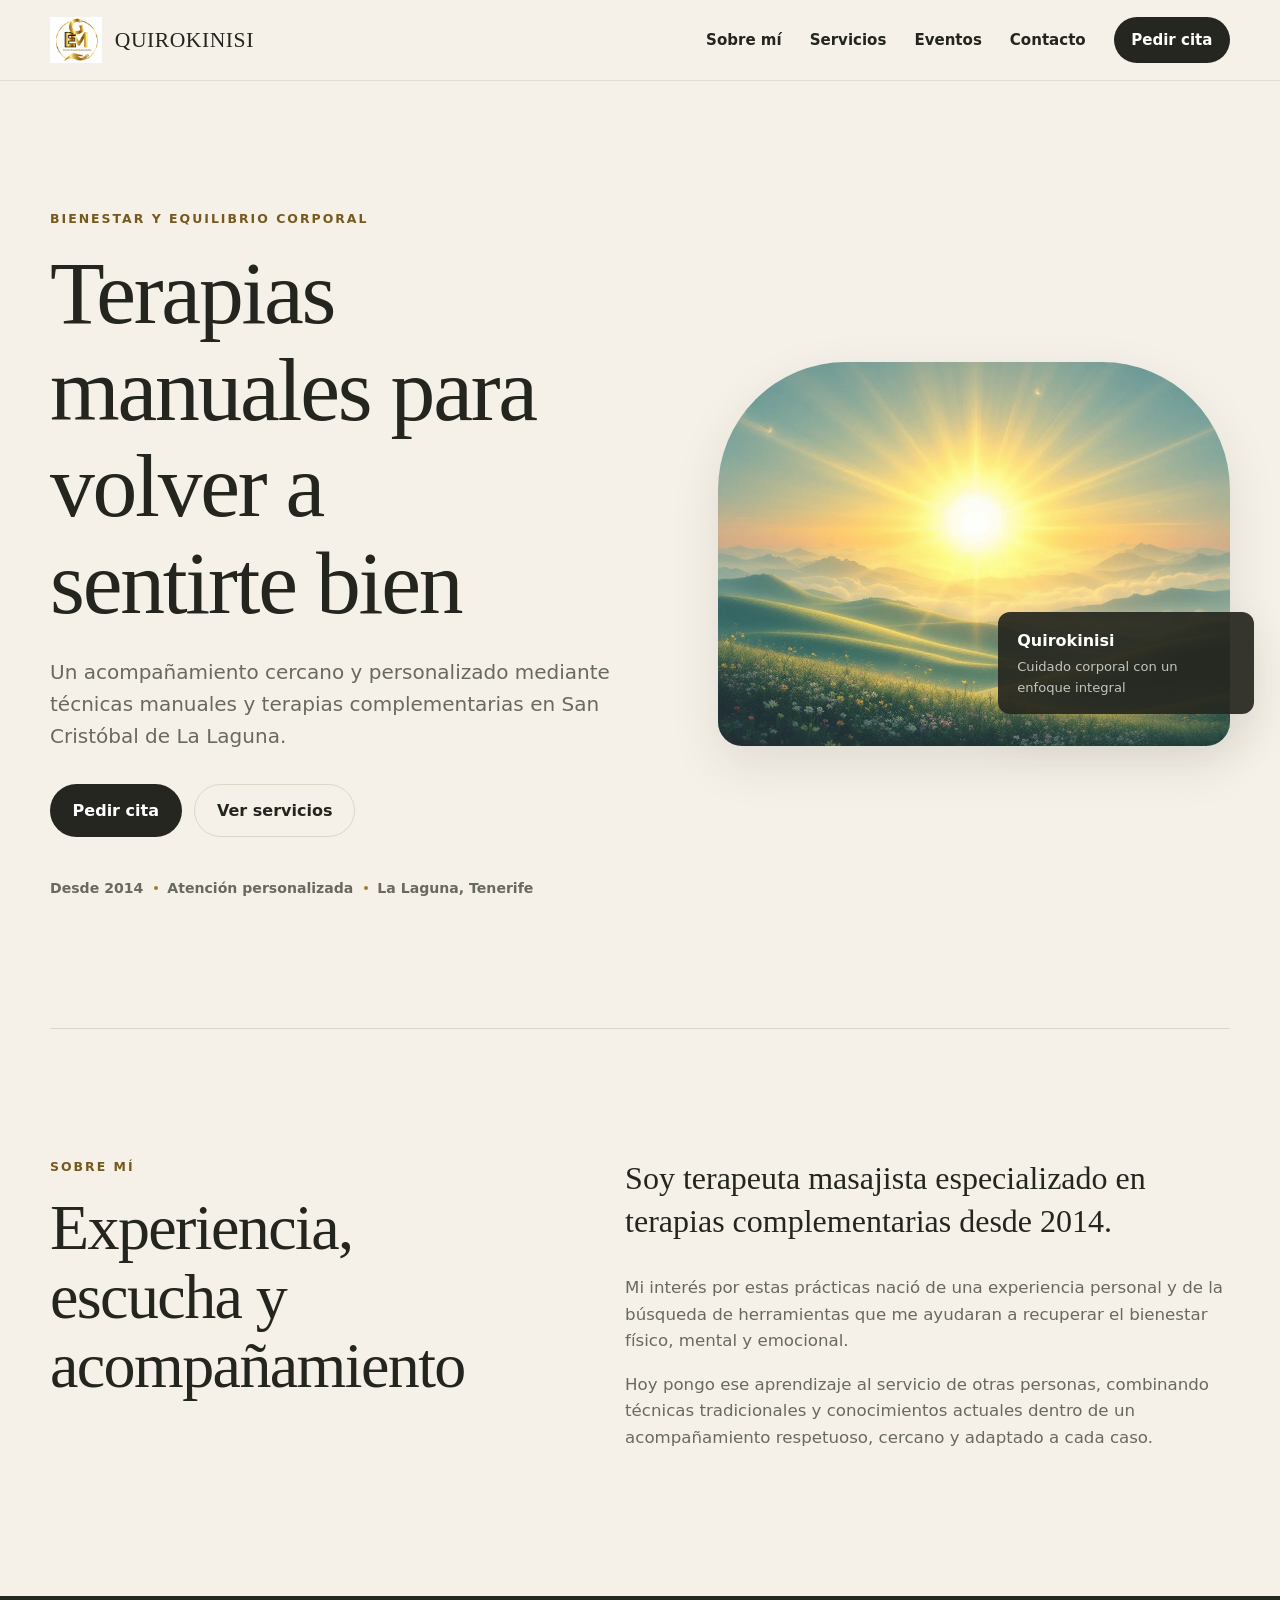
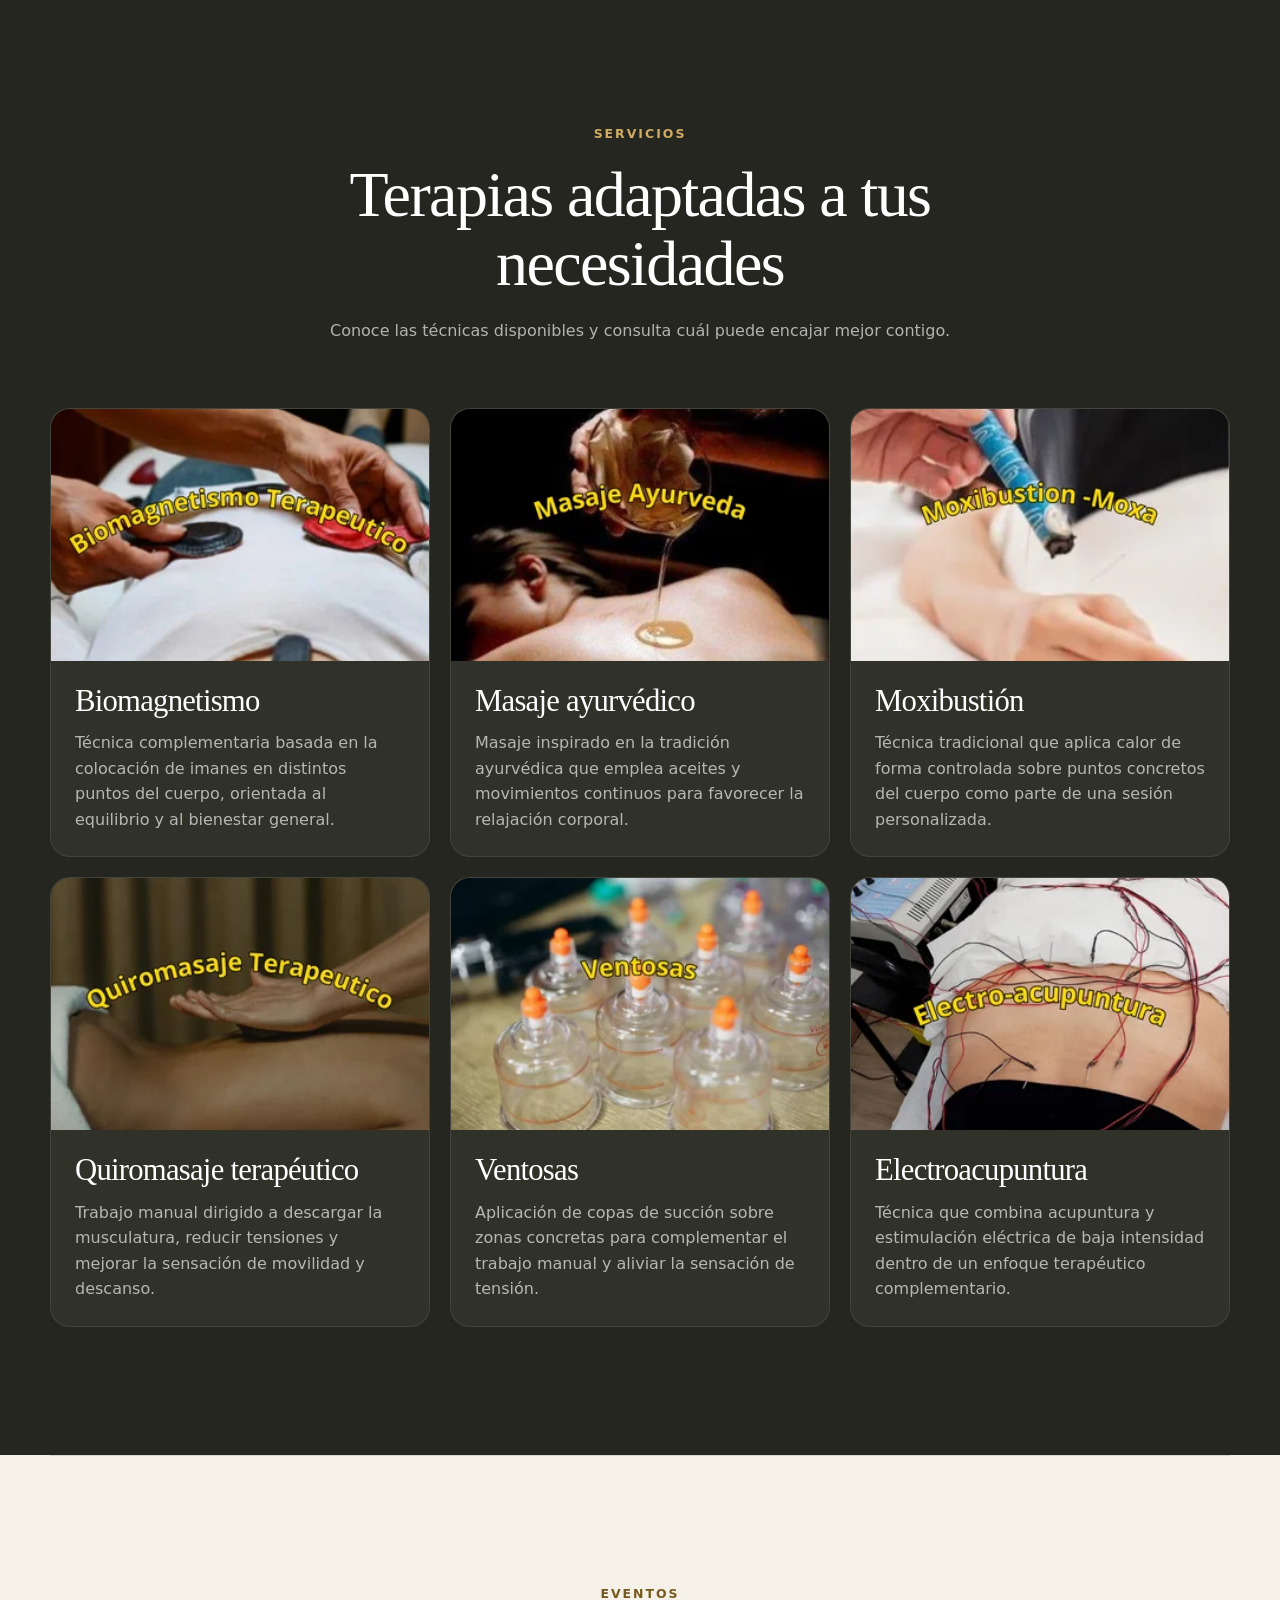
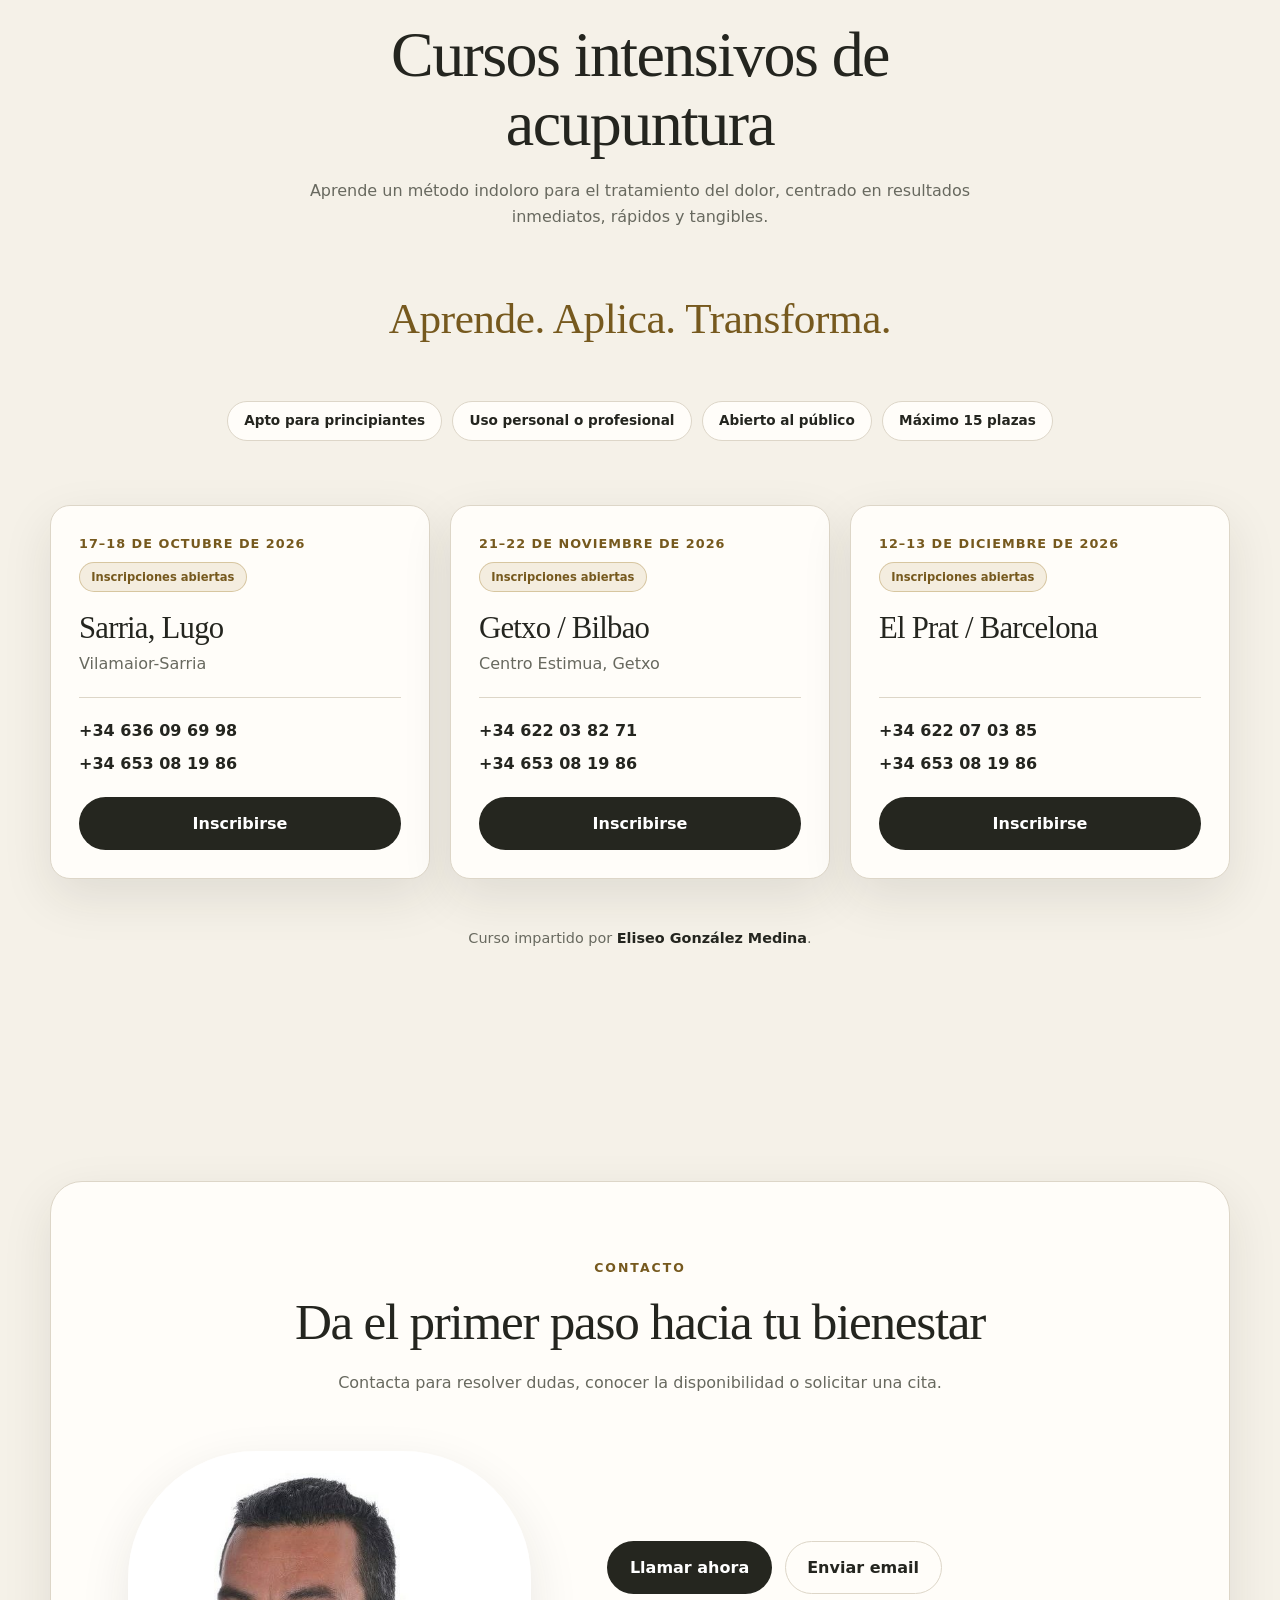
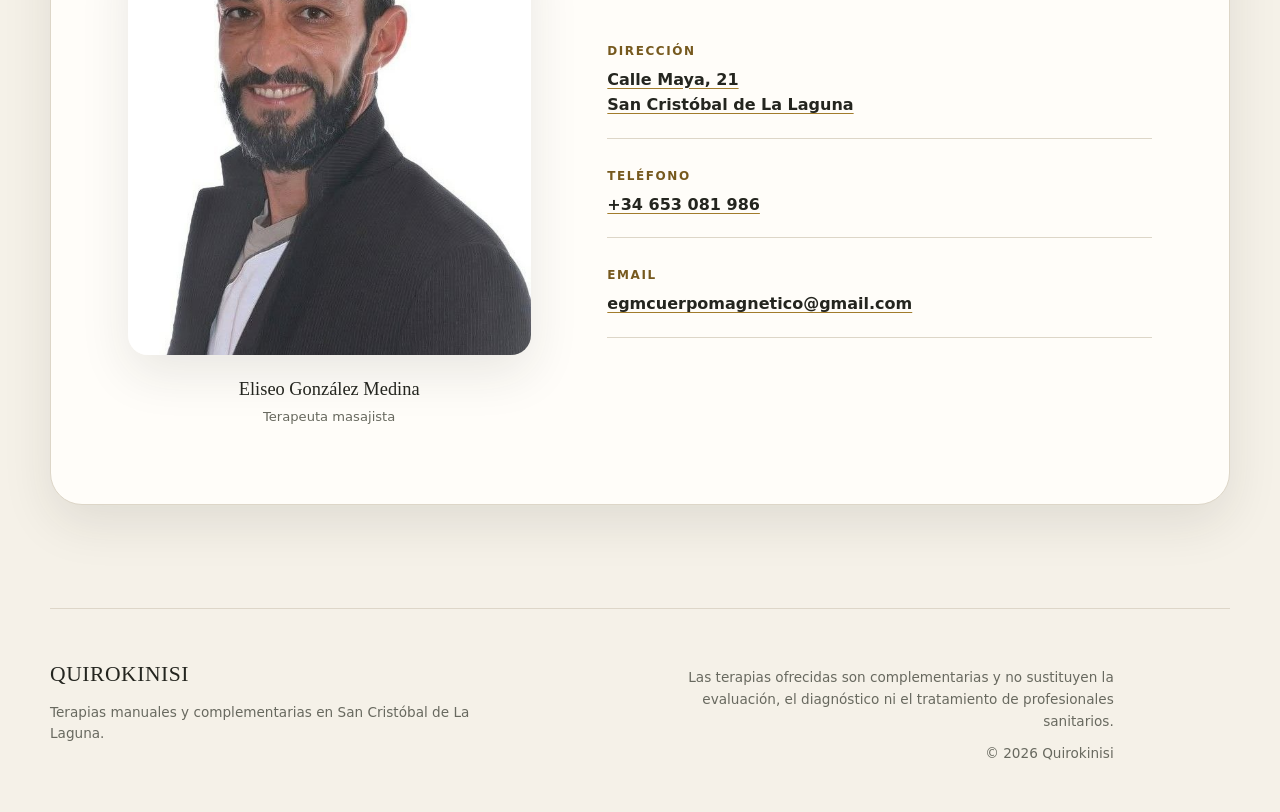
==== commit a915186e: "updated logo" ====
--- a/index.html
+++ b/index.html
@@ -25,8 +25,8 @@
         <img
           class="brand-logo"
           src="./images/logo.webp"
-          width="72"
-          height="72"
+          width="1280"
+          height="1135"
           alt=""
         >
         <span class="brand-name">Quirokinisi</span>
--- a/styles.css
+++ b/styles.css
@@ -168,9 +168,8 @@
 
 .brand-logo {
   width: 3.25rem;
-  height: 3.25rem;
-  object-fit: cover;
-  border-radius: 50%;
+  height: auto;
+  object-fit: contain;
 }
 
 .brand-name,
@@ -809,7 +808,6 @@
 
   .brand-logo {
     width: 2.75rem;
-    height: 2.75rem;
   }
 
   h1 {
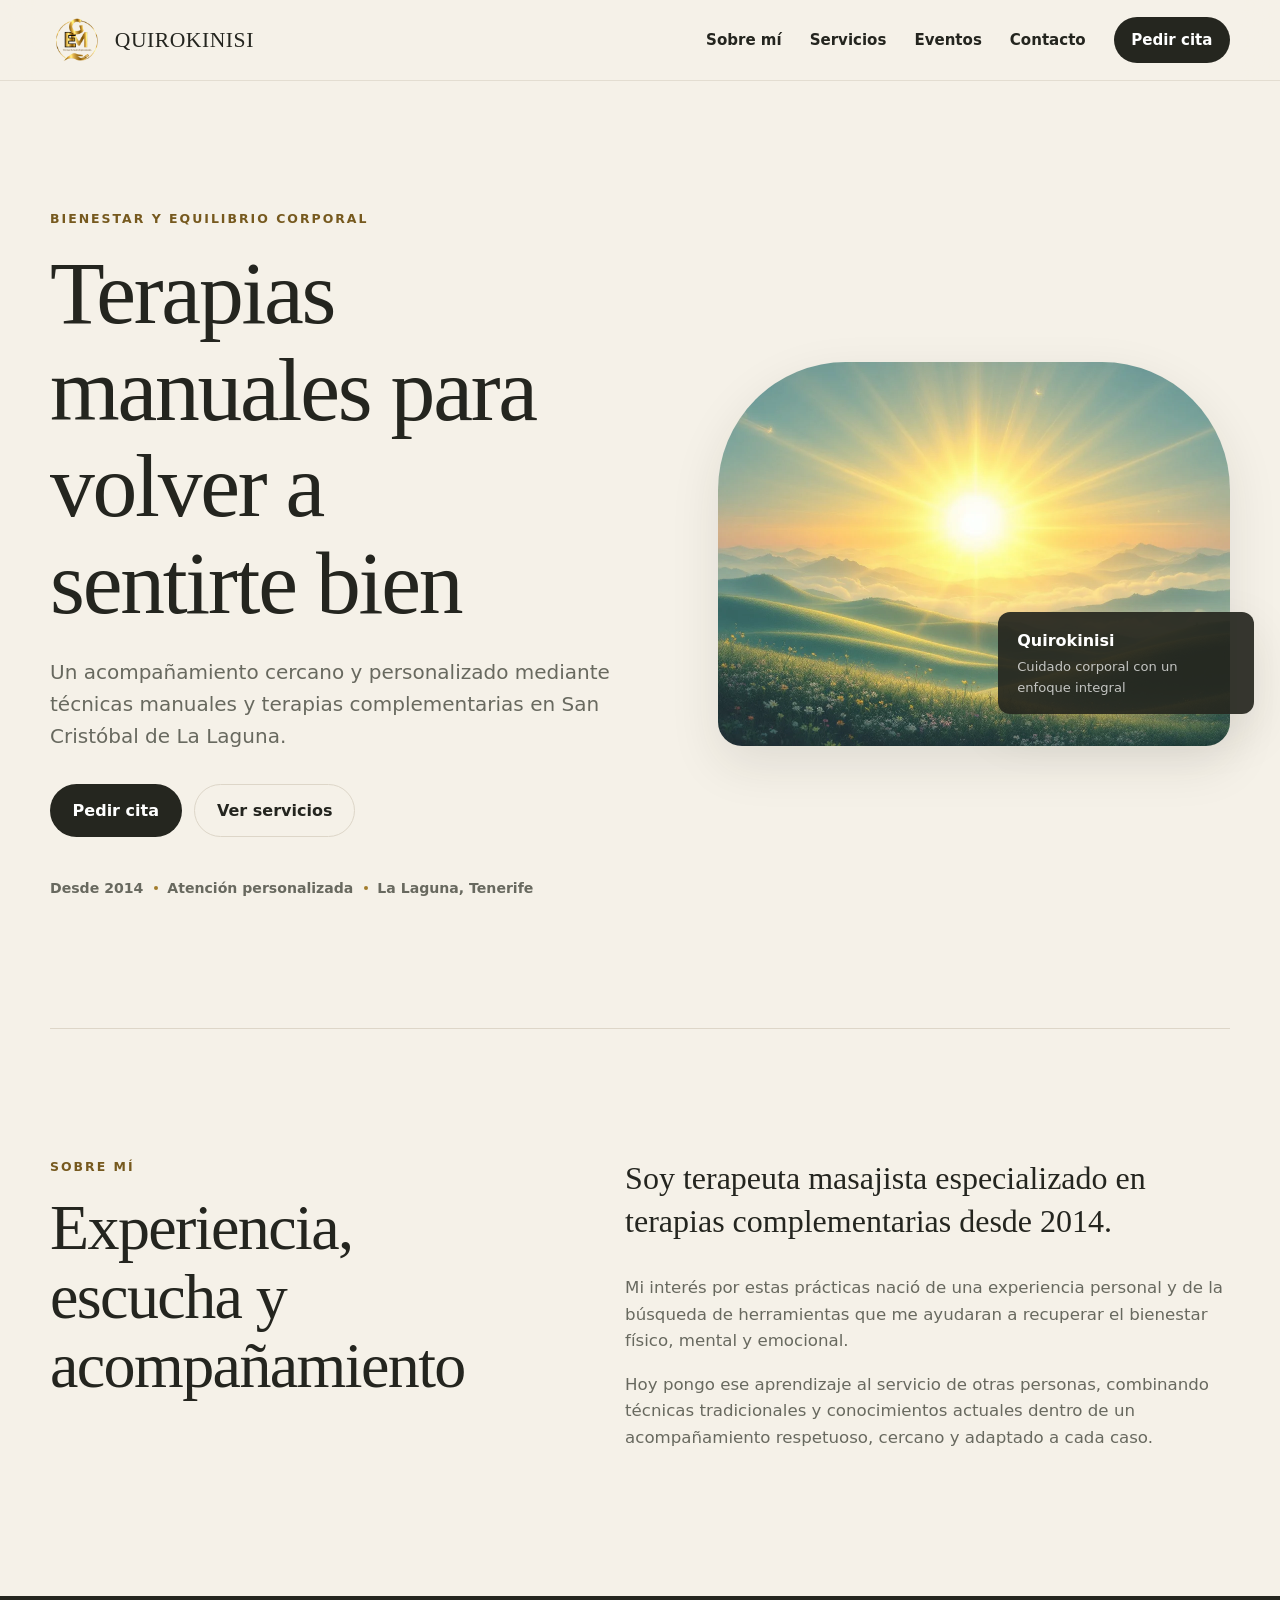
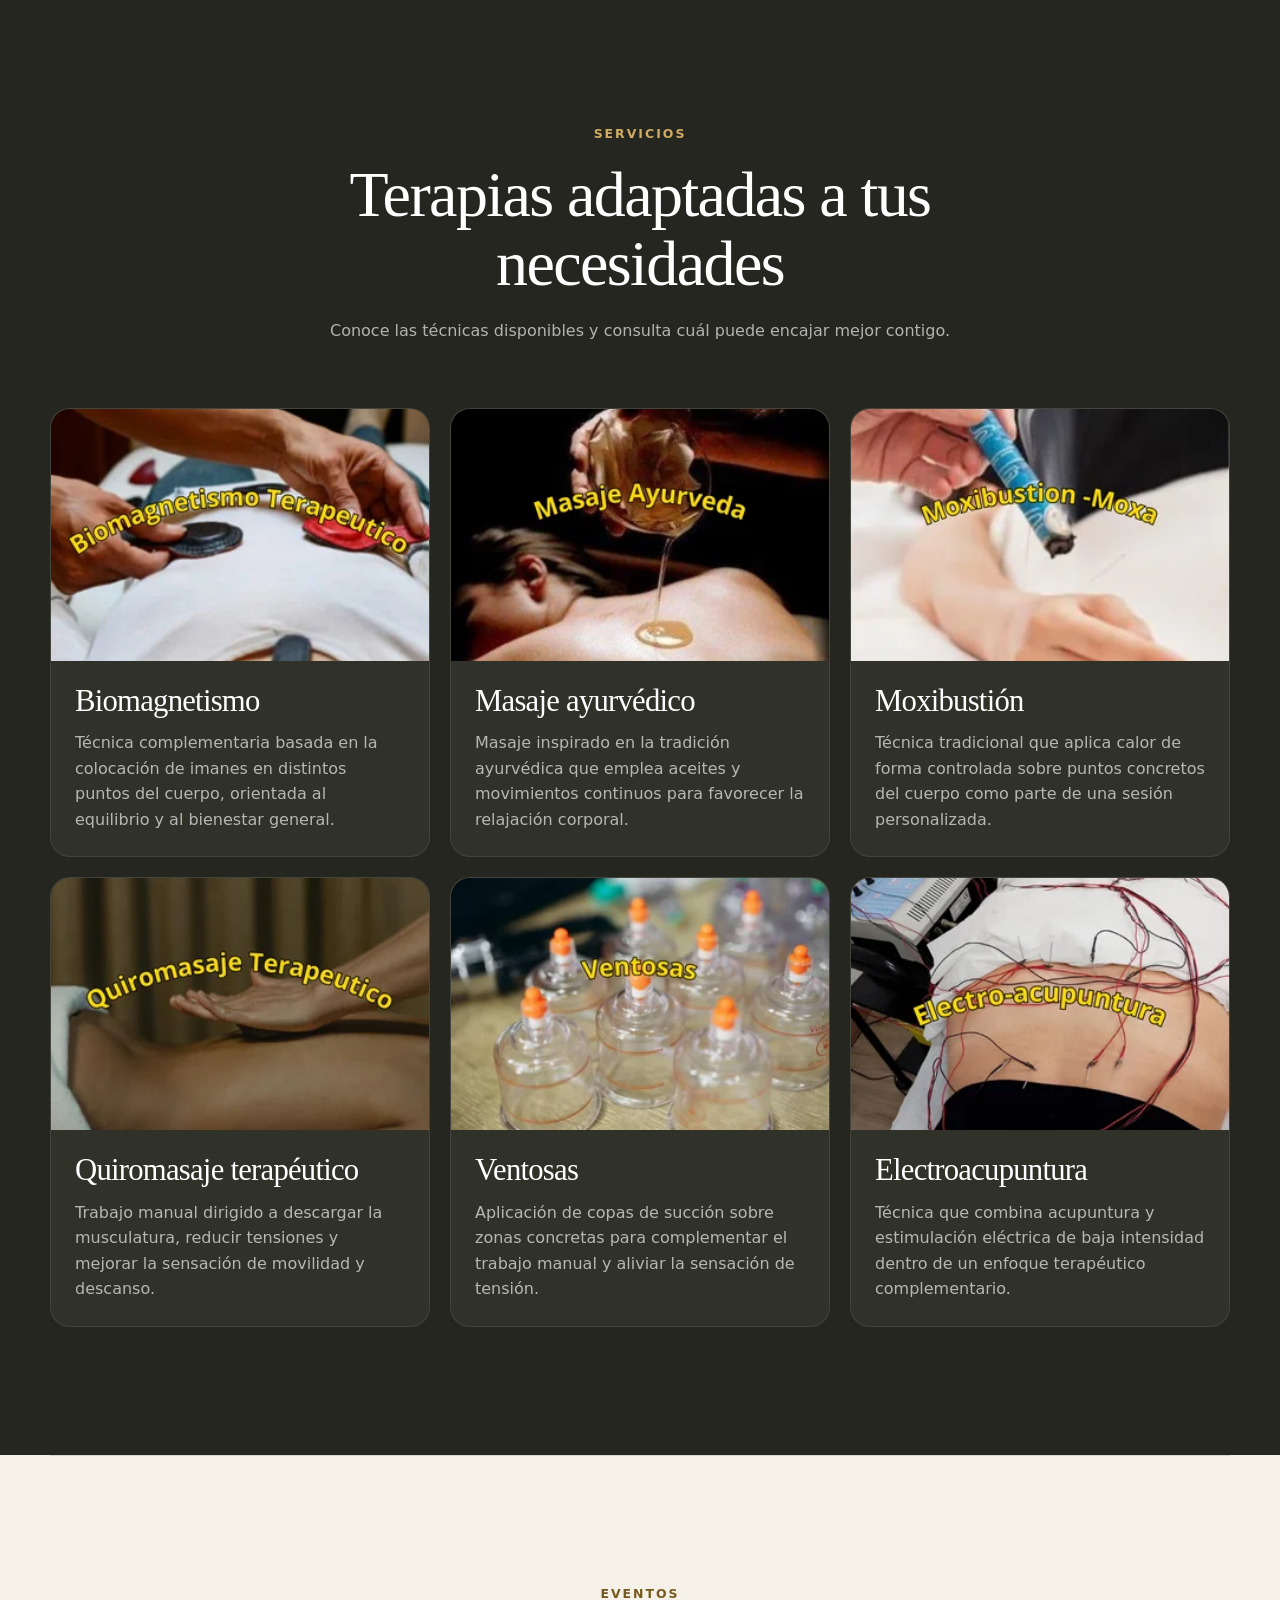
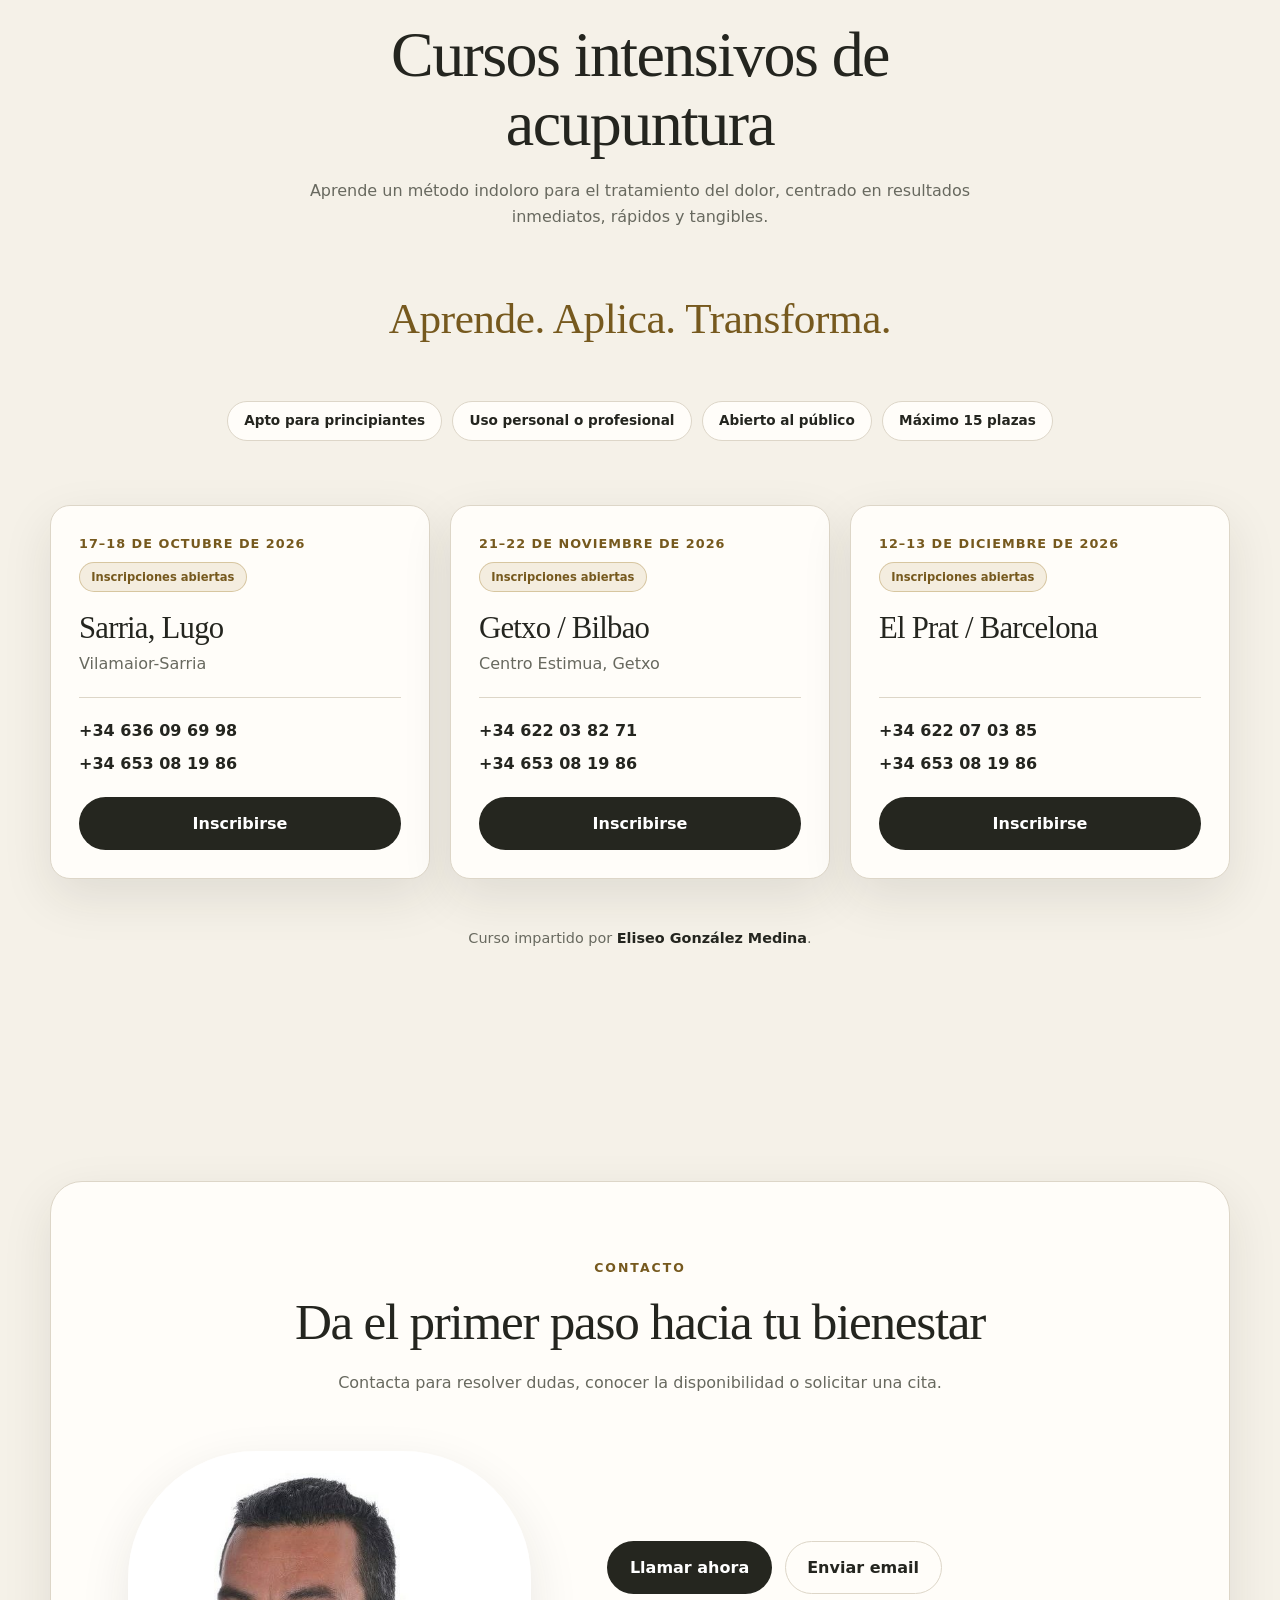
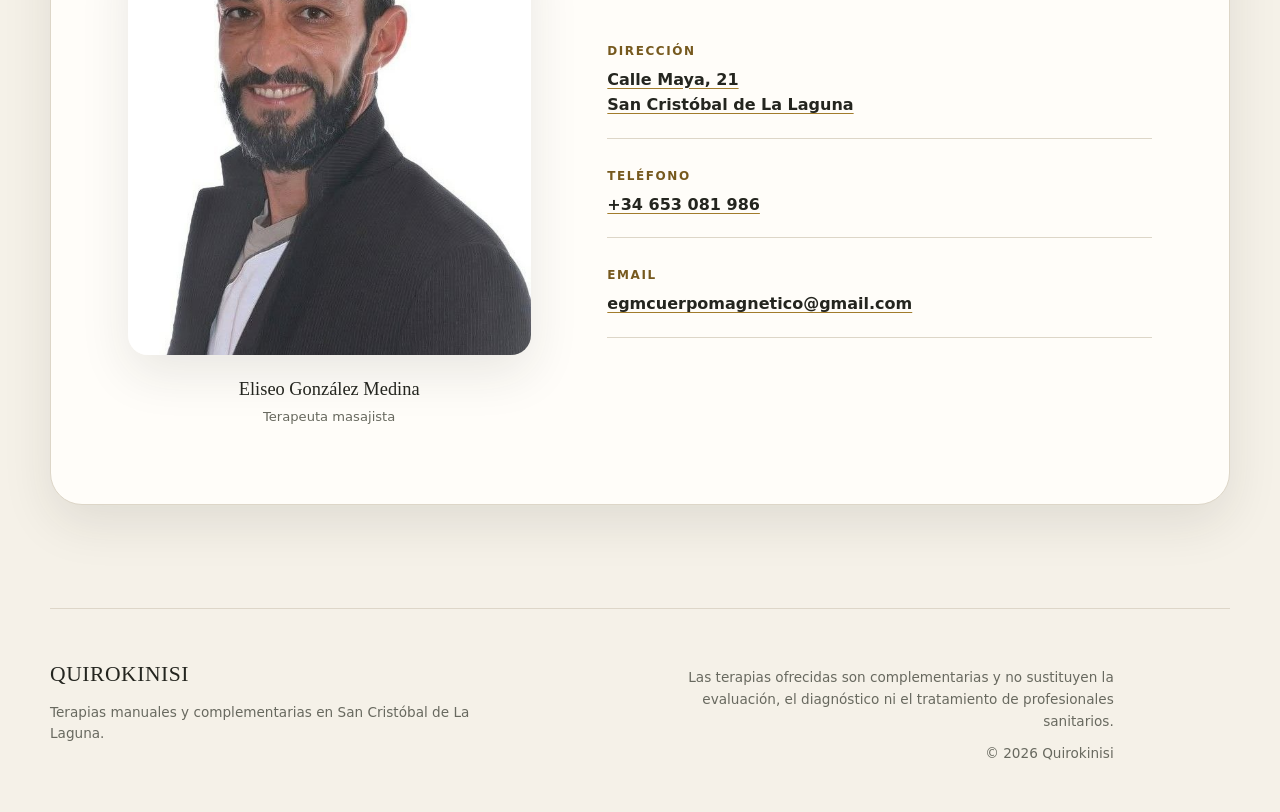
==== commit 1c1ea966: "update logo 2" ====
--- a/index.html
+++ b/index.html
@@ -24,7 +24,7 @@
       <a class="brand" href="#inicio" aria-label="Quirokinisi, volver al inicio">
         <img
           class="brand-logo"
-          src="./images/logo.webp"
+          src="./images/logo.png"
           width="1280"
           height="1135"
           alt=""
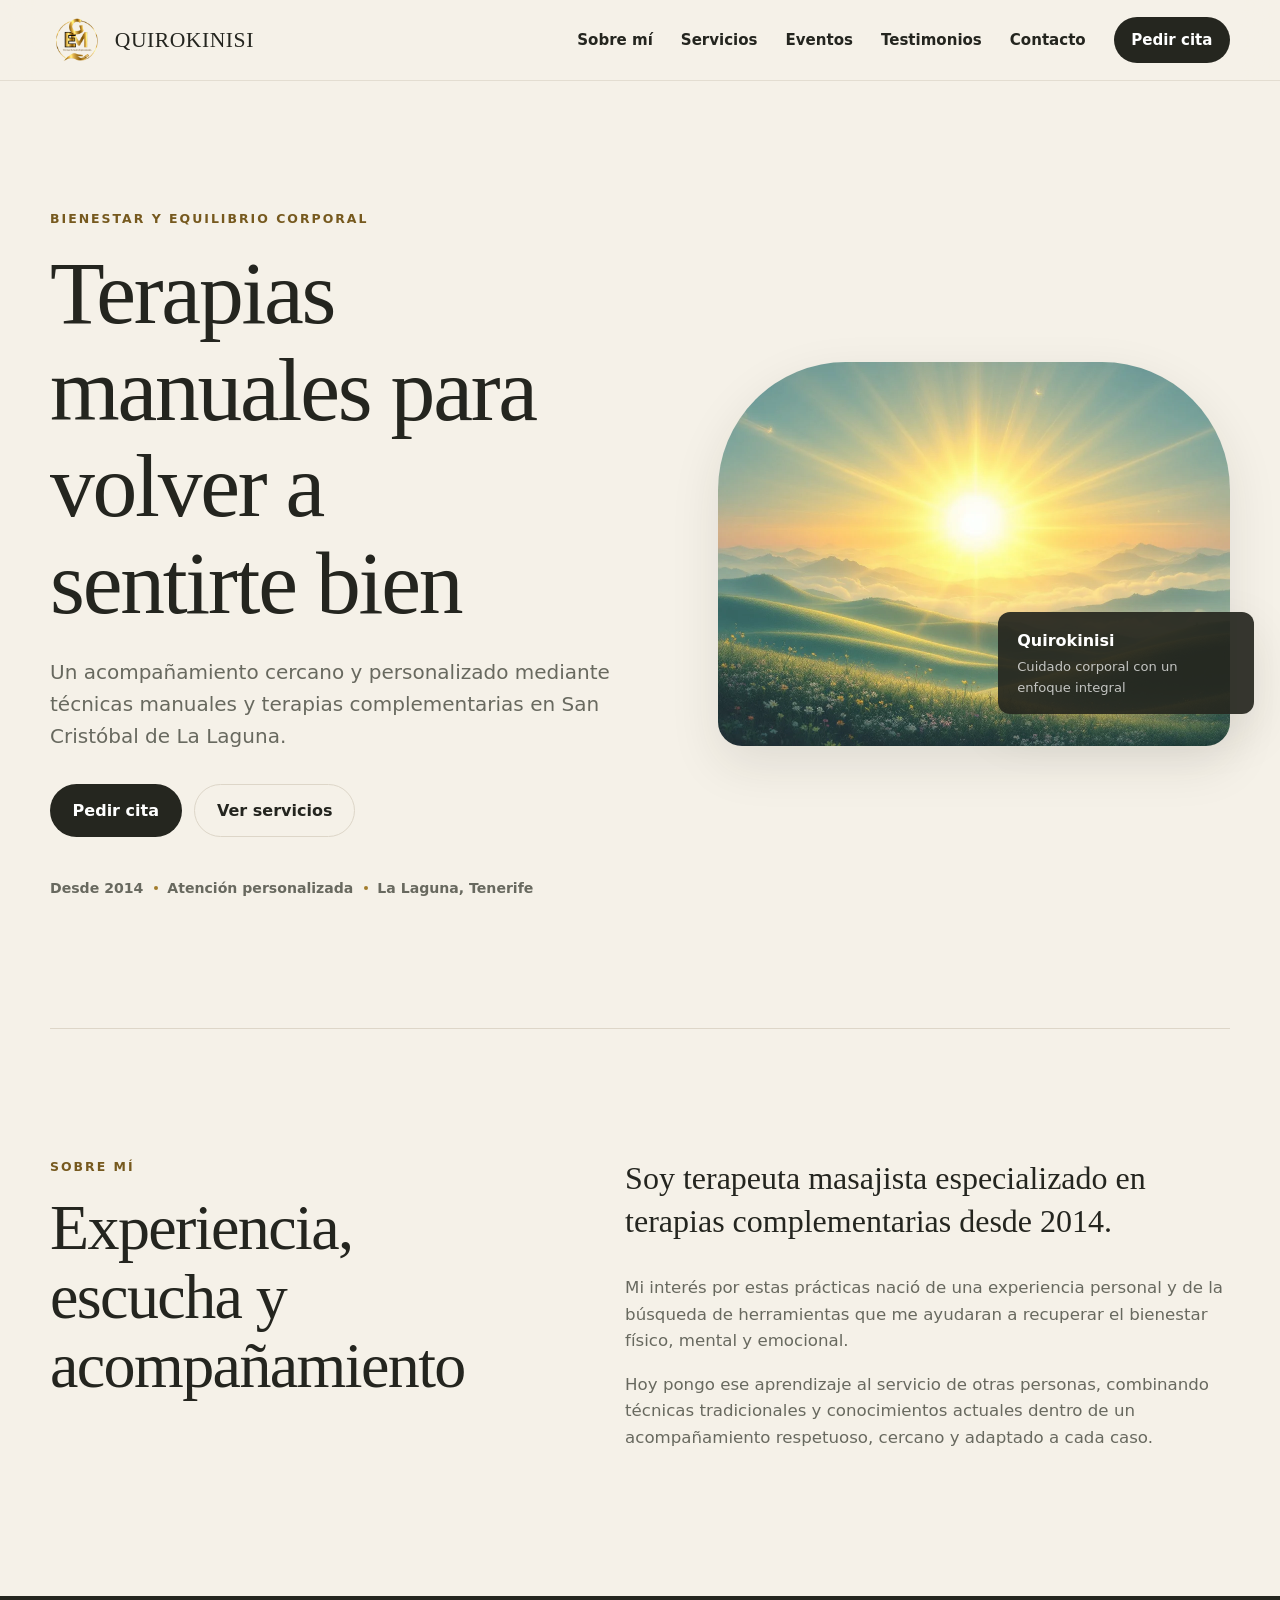
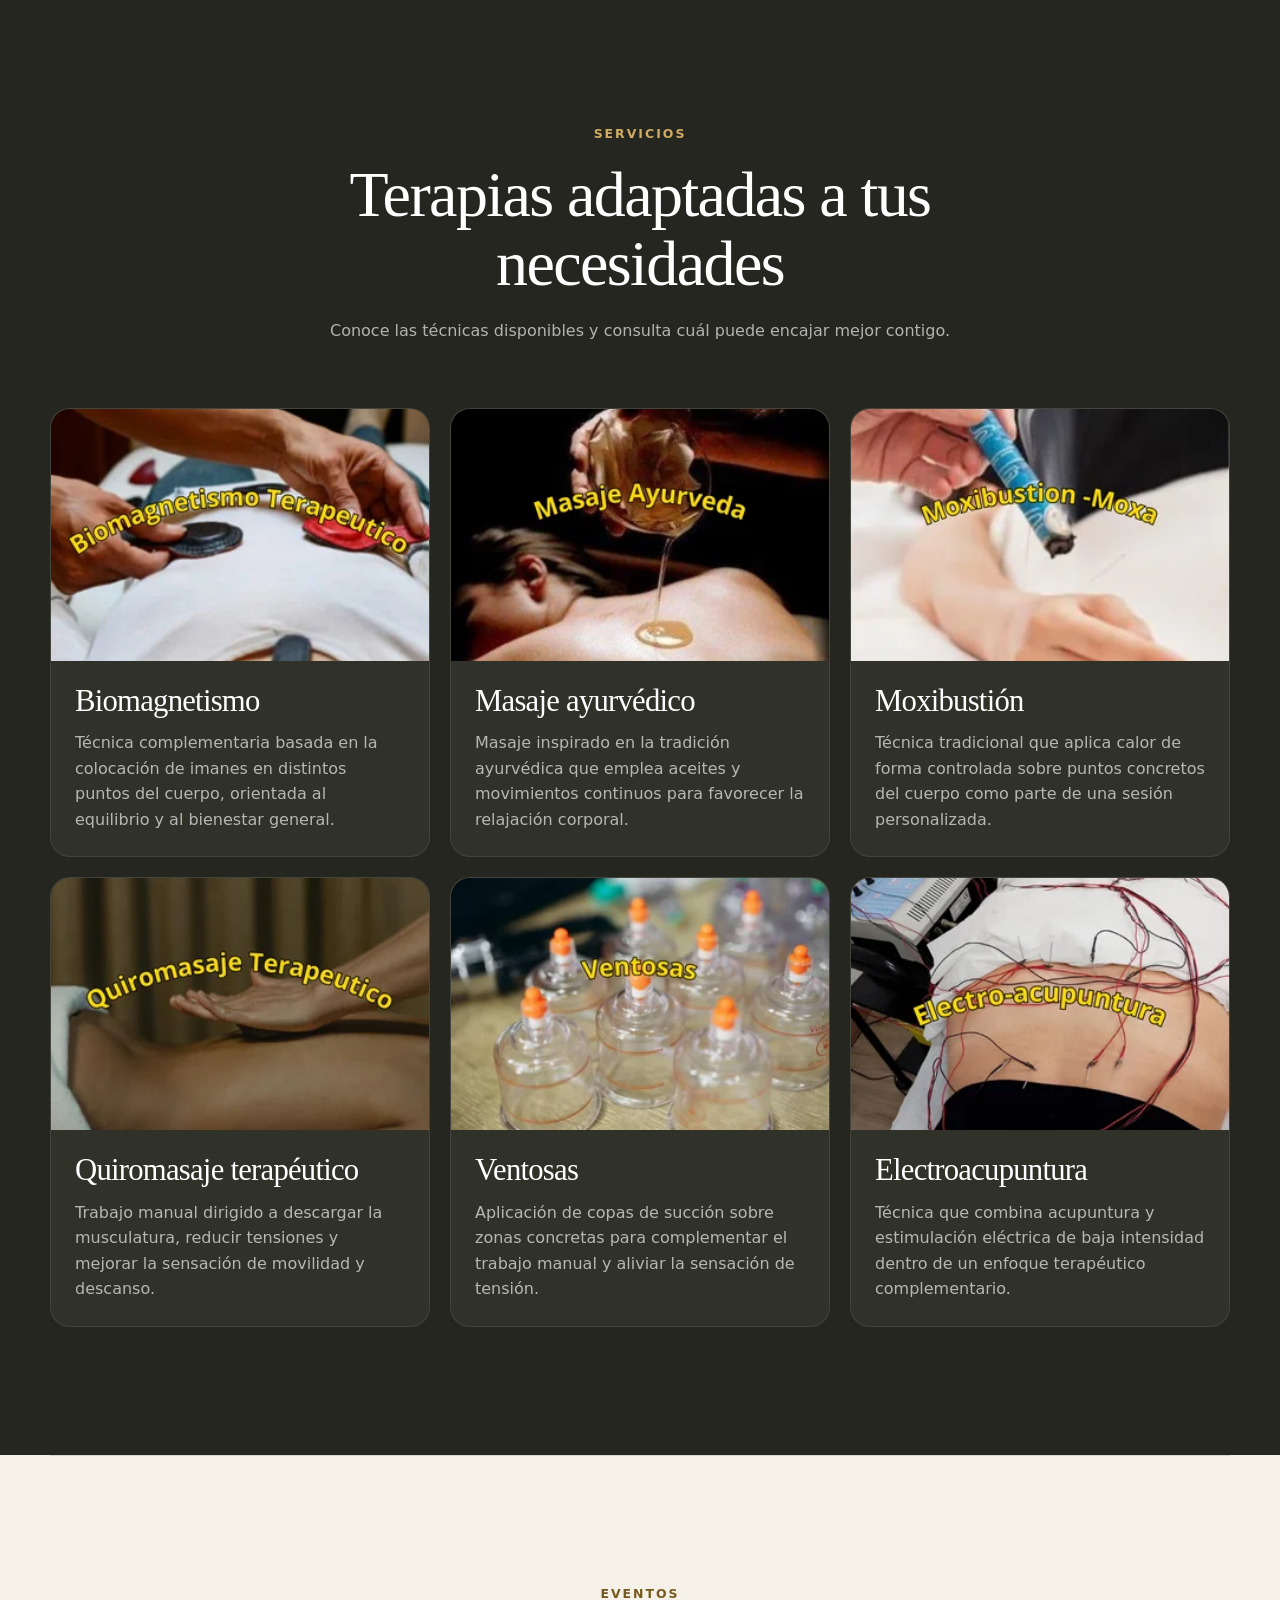
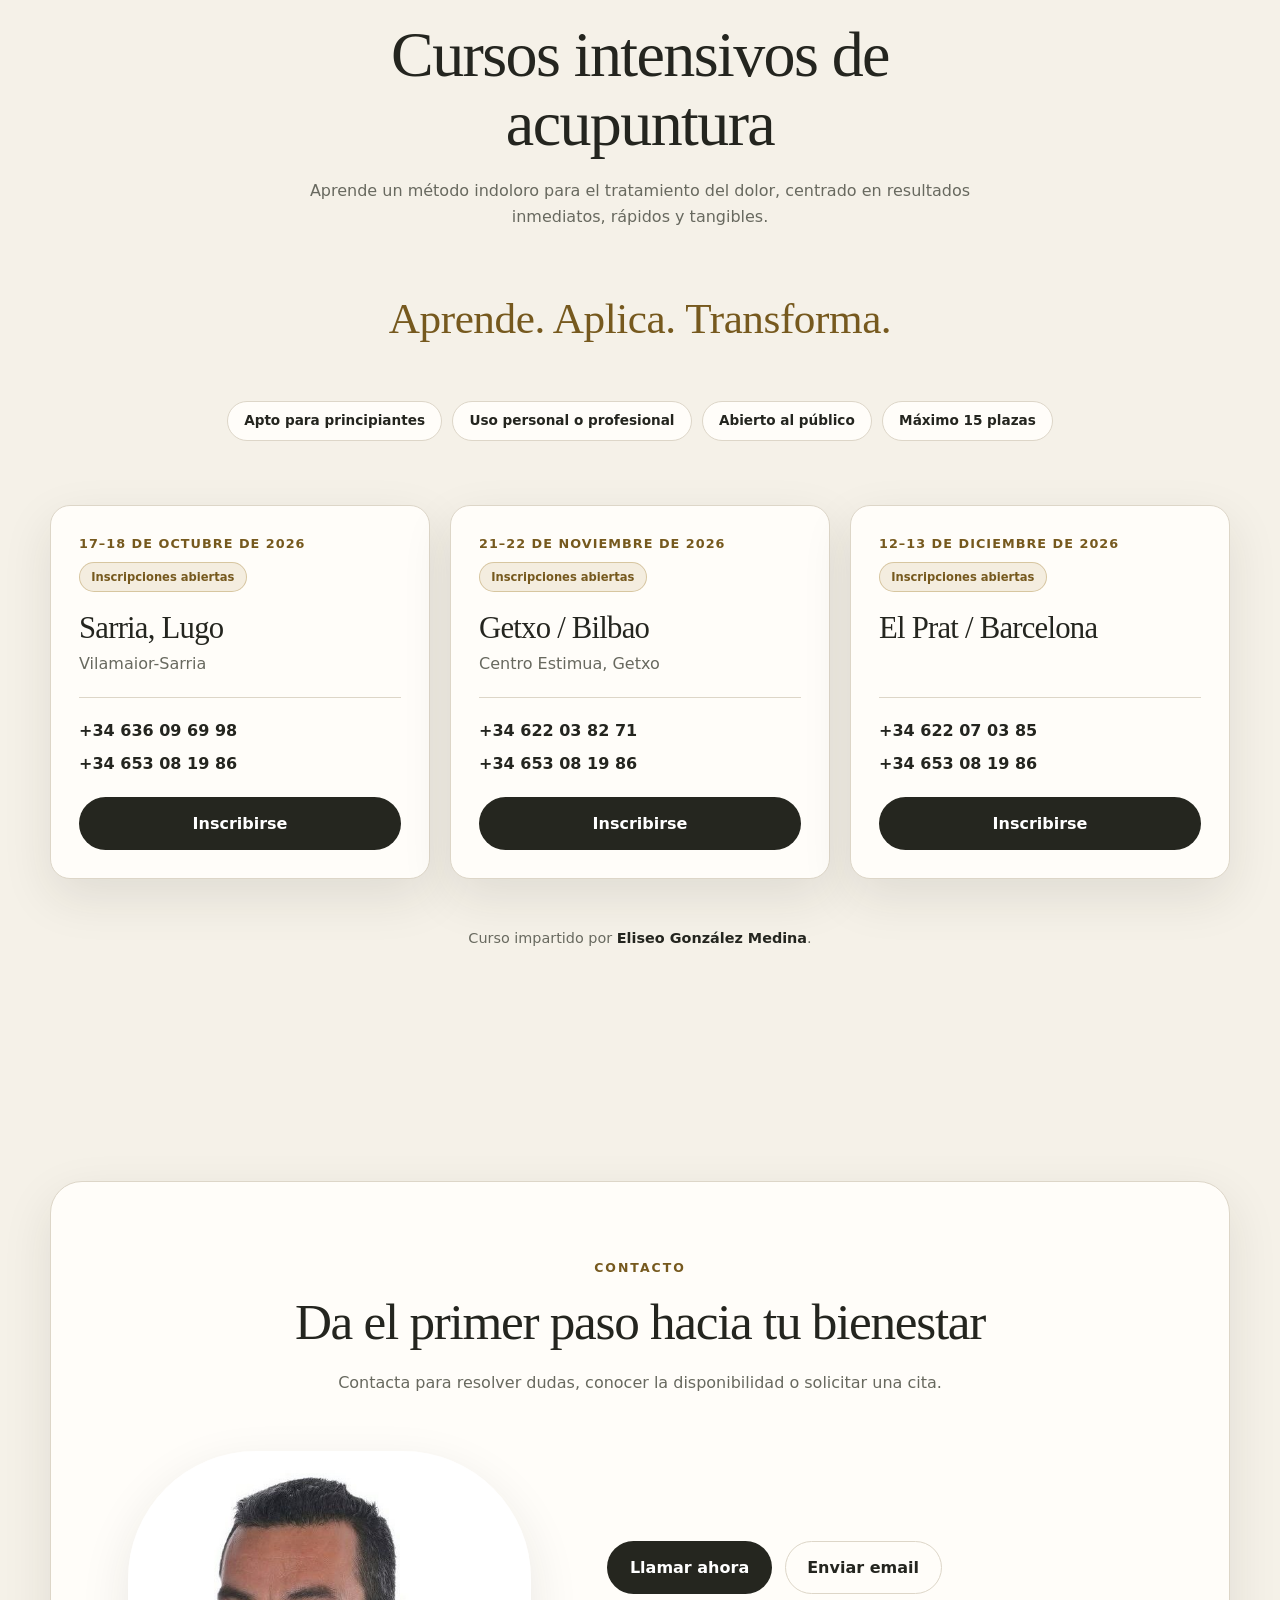
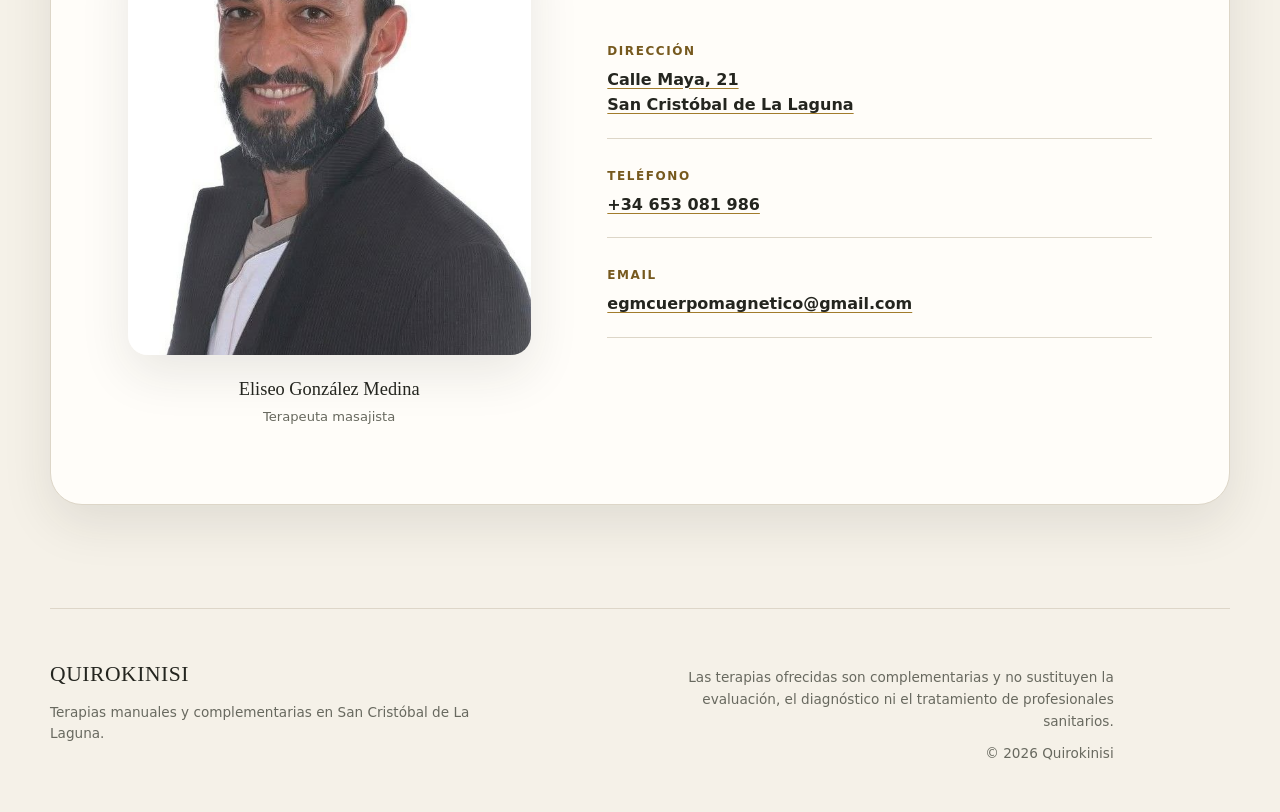
==== commit 07041f72: "added testimony videos" ====
--- a/index.html
+++ b/index.html
@@ -52,6 +52,7 @@
         <a href="#sobre-mi">Sobre mí</a>
         <a href="#servicios">Servicios</a>
         <a href="#eventos">Eventos</a>
+        <a href="./testimonios/">Testimonios</a>
         <a href="#contacto">Contacto</a>
         <a class="nav-cta" href="#contacto">Pedir cita</a>
       </nav>
--- a/styles.css
+++ b/styles.css
@@ -197,6 +197,7 @@
 }
 
 .primary-navigation a:not(.nav-cta):hover,
+.primary-navigation a[aria-current="page"],
 .primary-navigation a:not(.nav-cta):focus-visible {
   text-decoration: underline;
   text-decoration-color: var(--accent);
@@ -583,6 +584,58 @@
   font-weight: 650;
 }
 
+.testimonials .section-heading h1 {
+  max-width: none;
+}
+
+.testimonials-grid {
+  display: grid;
+  grid-template-columns: repeat(3, minmax(0, 1fr));
+  gap: 1.5rem;
+  align-items: start;
+}
+
+.testimonial-card {
+  min-width: 0;
+  margin: 0;
+  overflow: hidden;
+  background: var(--surface);
+  border: 1px solid var(--border);
+  border-radius: var(--radius-medium);
+  box-shadow: var(--shadow);
+}
+
+.testimonial-player {
+  aspect-ratio: 9 / 16;
+  background: #000;
+}
+
+.testimonial-player iframe {
+  display: block;
+  width: 100%;
+  height: 100%;
+  border: 0;
+}
+
+.testimonial-card figcaption {
+  padding: 1.25rem;
+}
+
+.testimonial-card h2 {
+  margin-bottom: 0.5rem;
+  font-size: 1.5rem;
+}
+
+.testimonial-card a {
+  color: var(--accent-dark);
+  text-underline-offset: 0.2rem;
+}
+
+.testimonials-contact {
+  margin-top: clamp(2.5rem, 6vw, 4rem);
+  text-align: center;
+}
+
 .contact {
   padding-block: clamp(4rem, 8vw, 7rem);
 }
@@ -710,6 +763,12 @@
 }
 
 @media (max-width: 900px) {
+  .testimonials-grid {
+    grid-template-columns: minmax(0, 24rem);
+    justify-content: center;
+    gap: 2rem;
+  }
+
   .menu-button {
     display: block;
   }
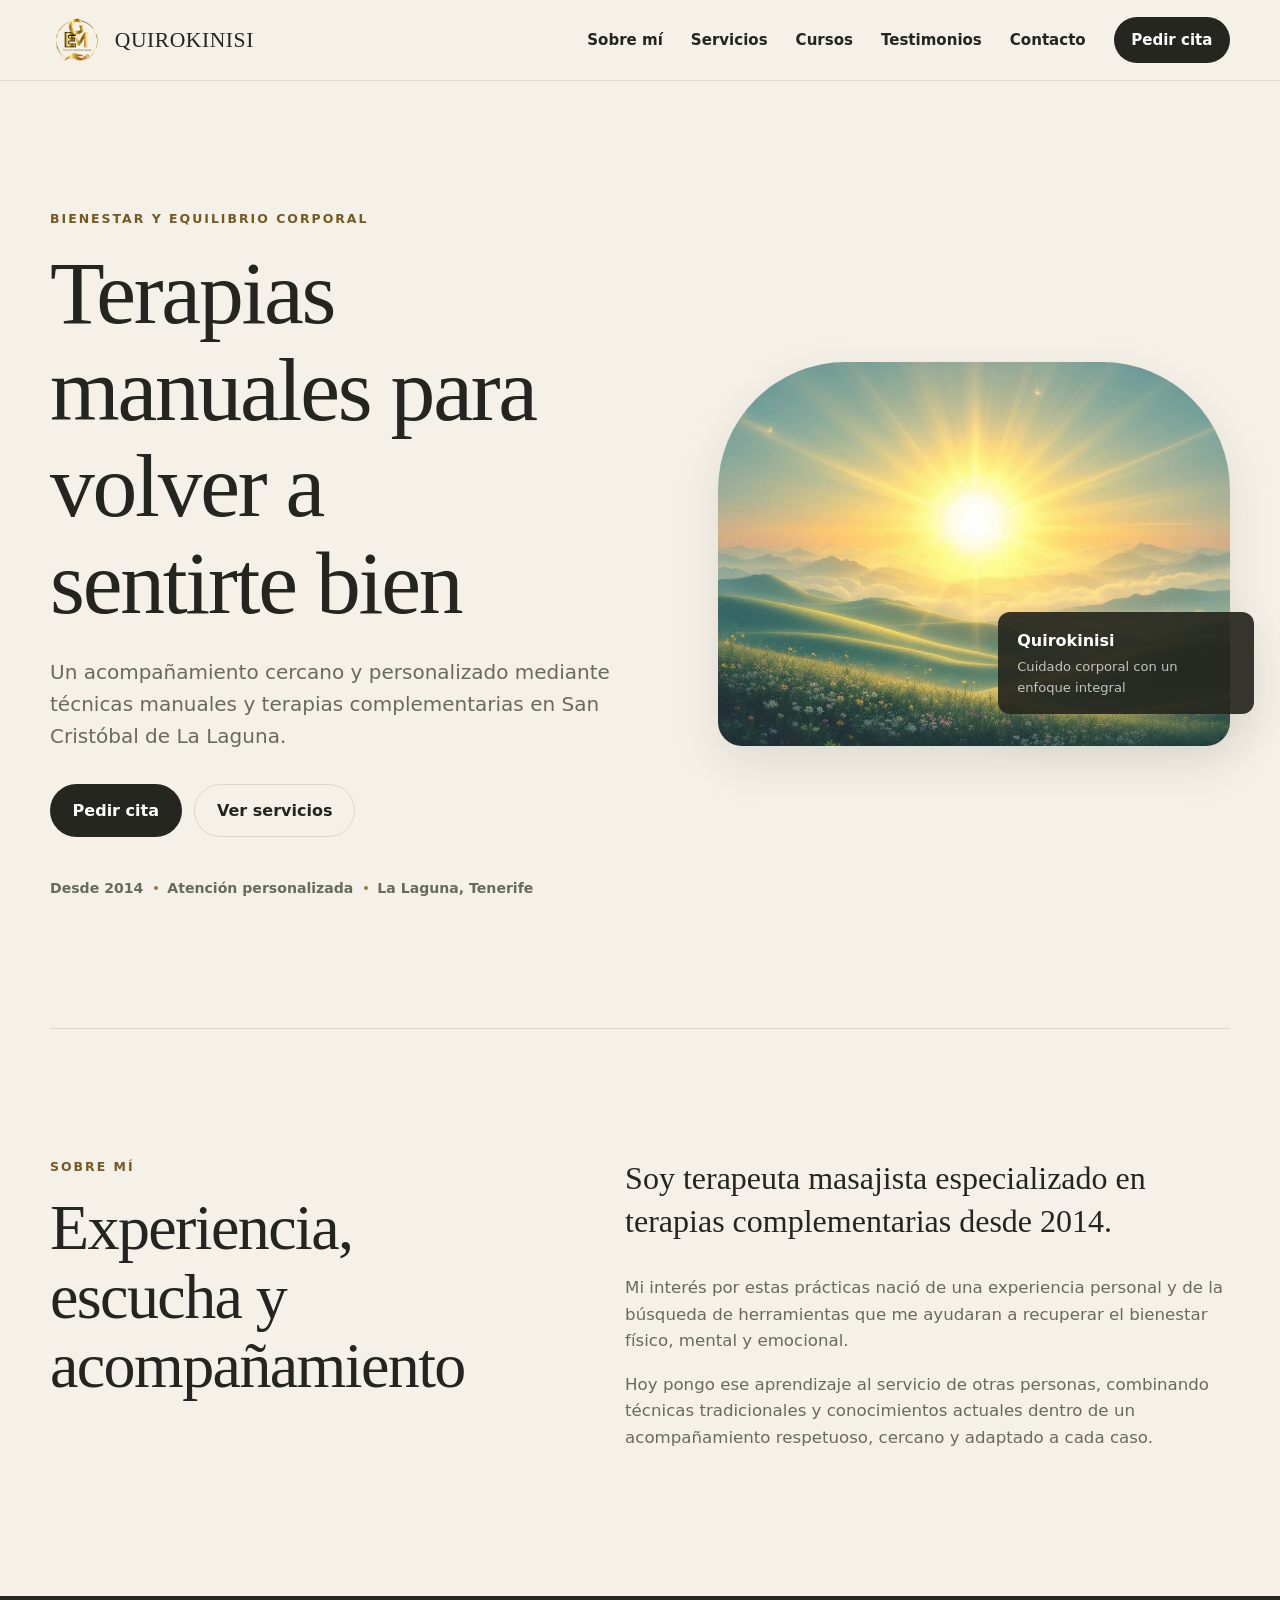
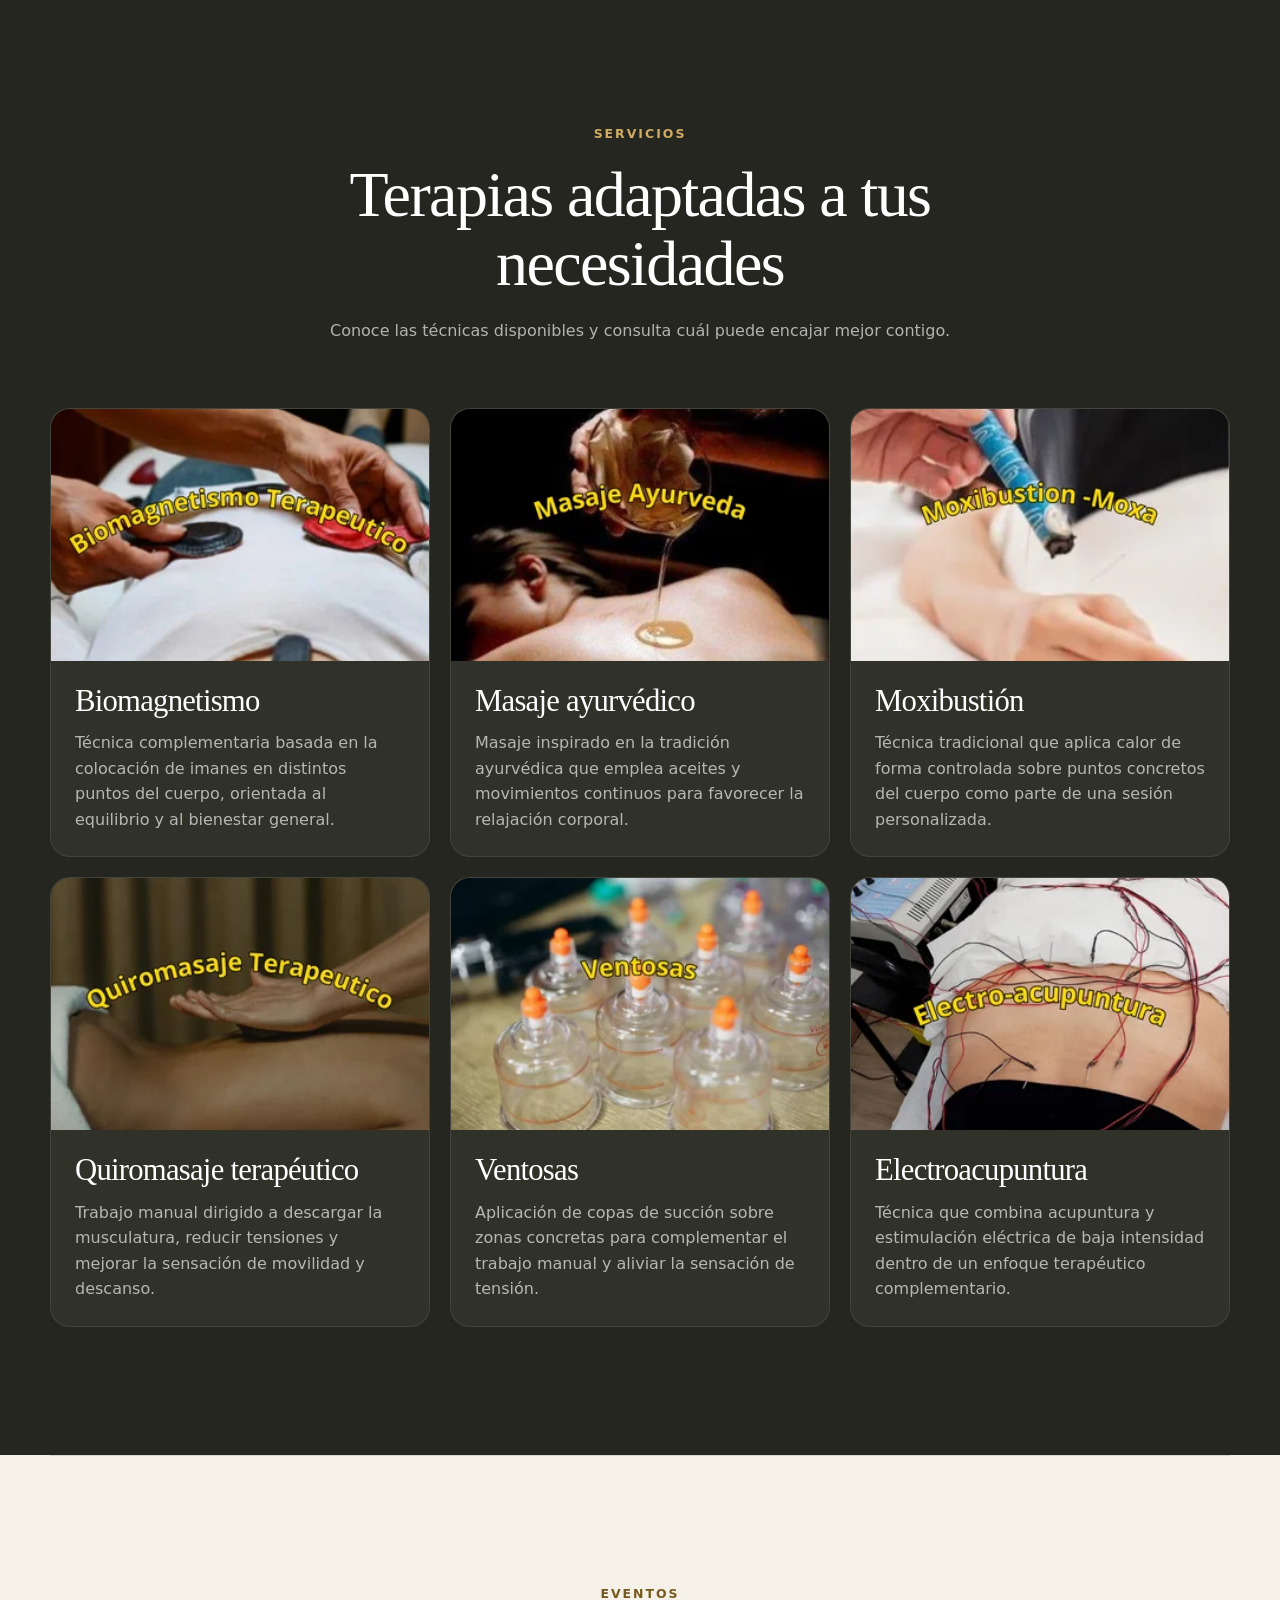
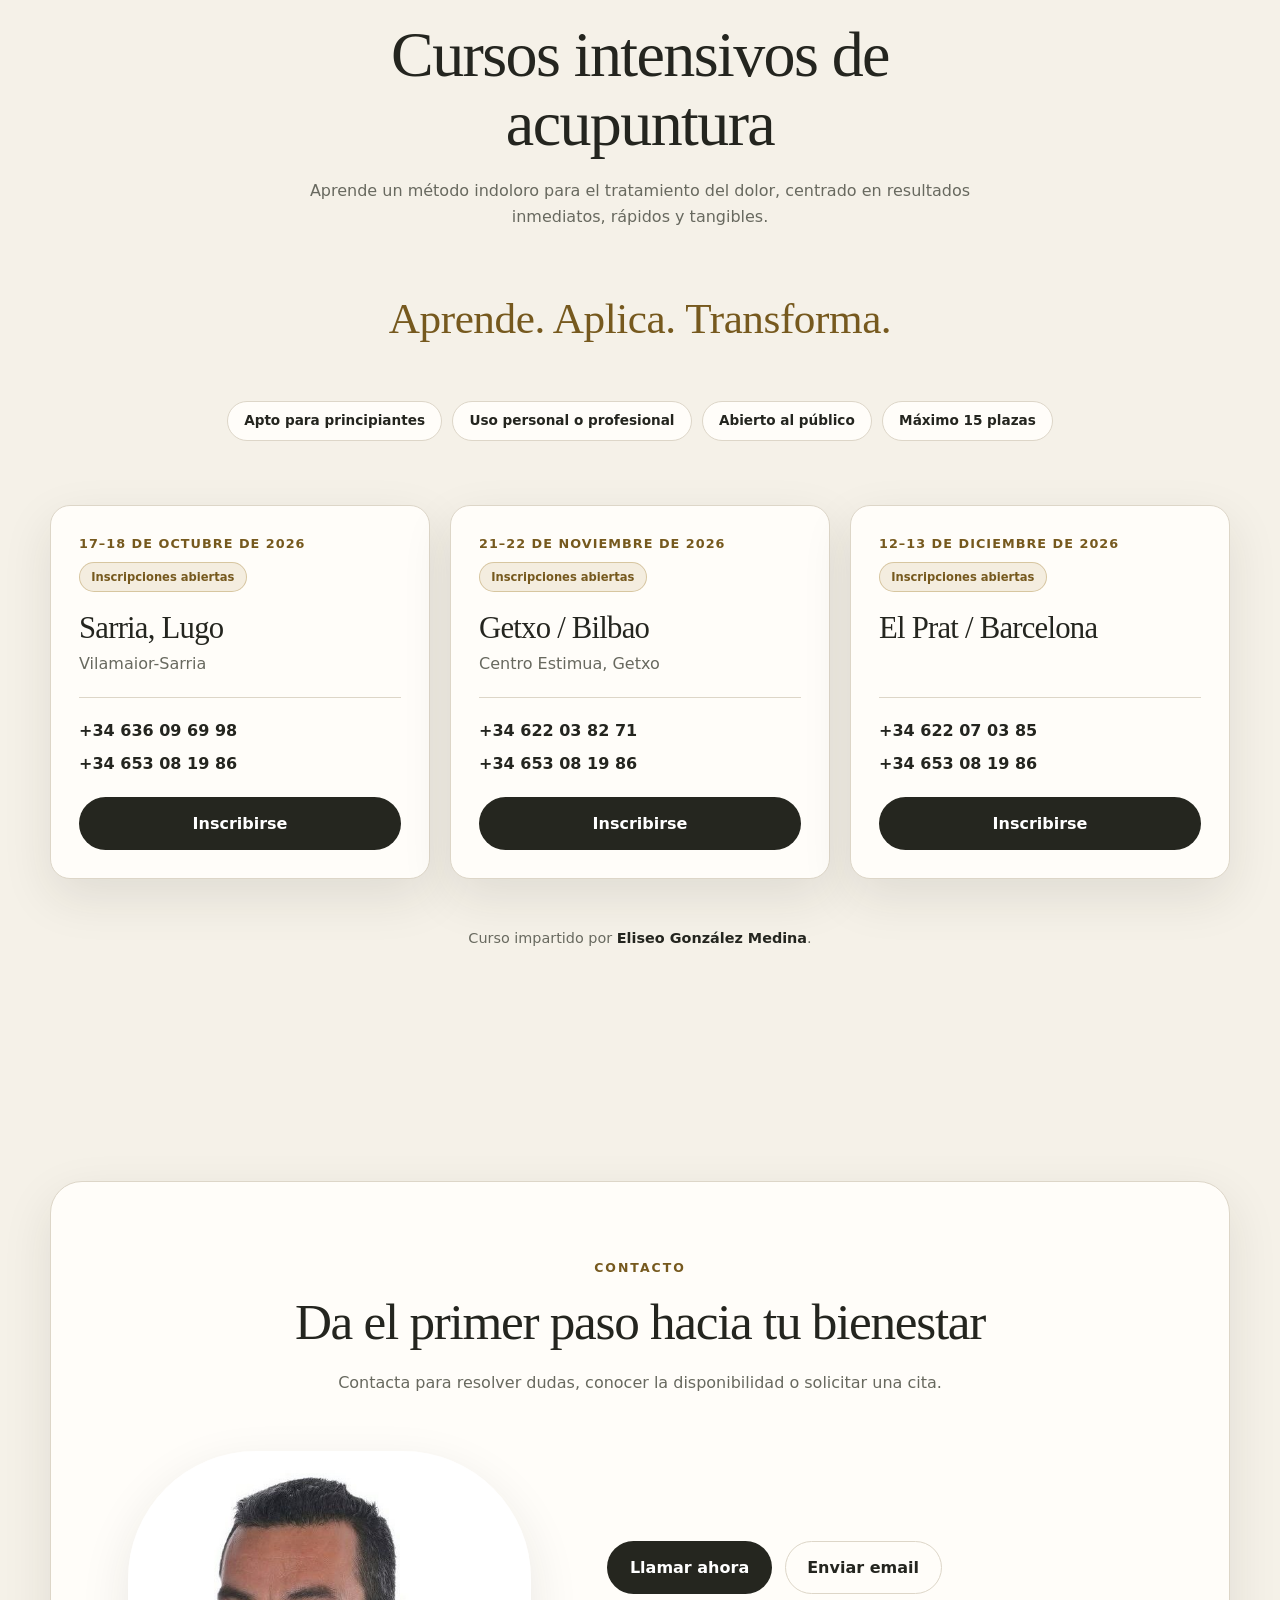
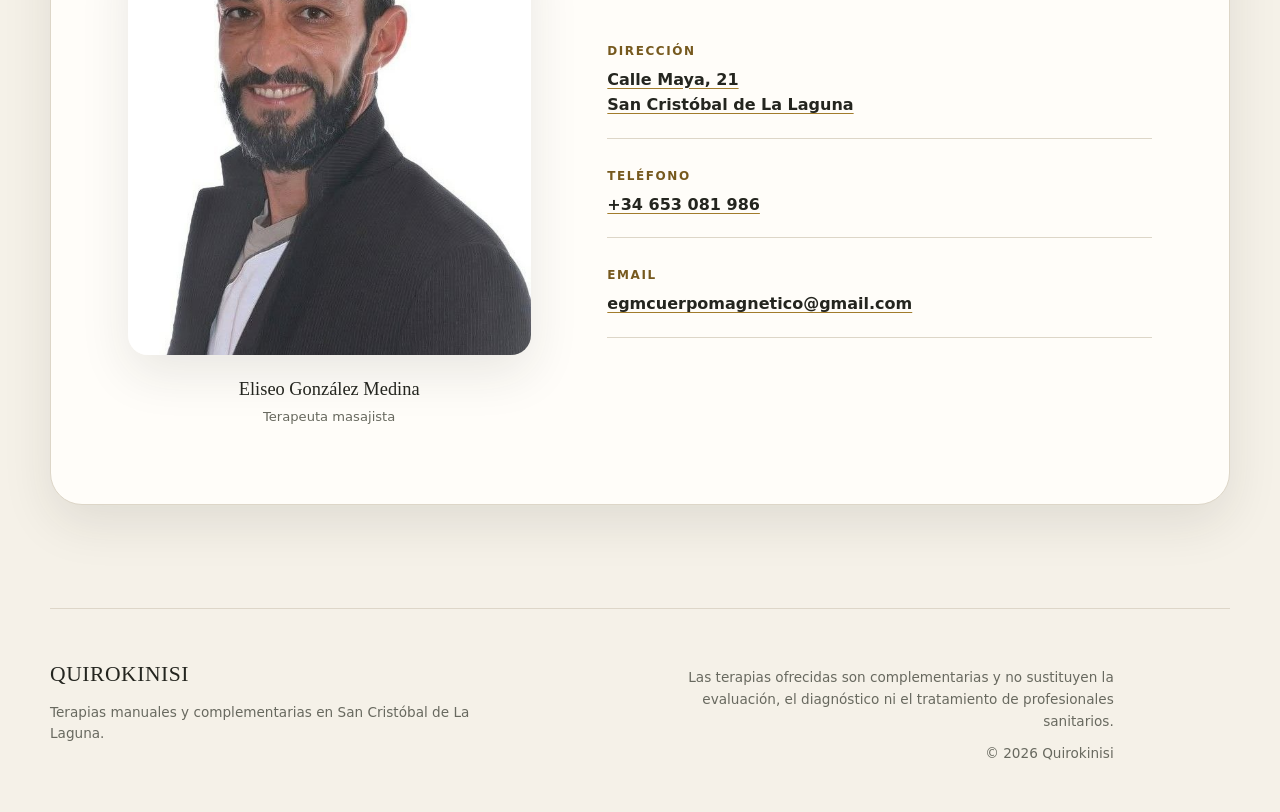
==== commit 29e64a1d: "rename menu button" ====
--- a/index.html
+++ b/index.html
@@ -51,7 +51,7 @@
       >
         <a href="#sobre-mi">Sobre mí</a>
         <a href="#servicios">Servicios</a>
-        <a href="#eventos">Eventos</a>
+        <a href="#eventos">Cursos</a>
         <a href="./testimonios/">Testimonios</a>
         <a href="#contacto">Contacto</a>
         <a class="nav-cta" href="#contacto">Pedir cita</a>
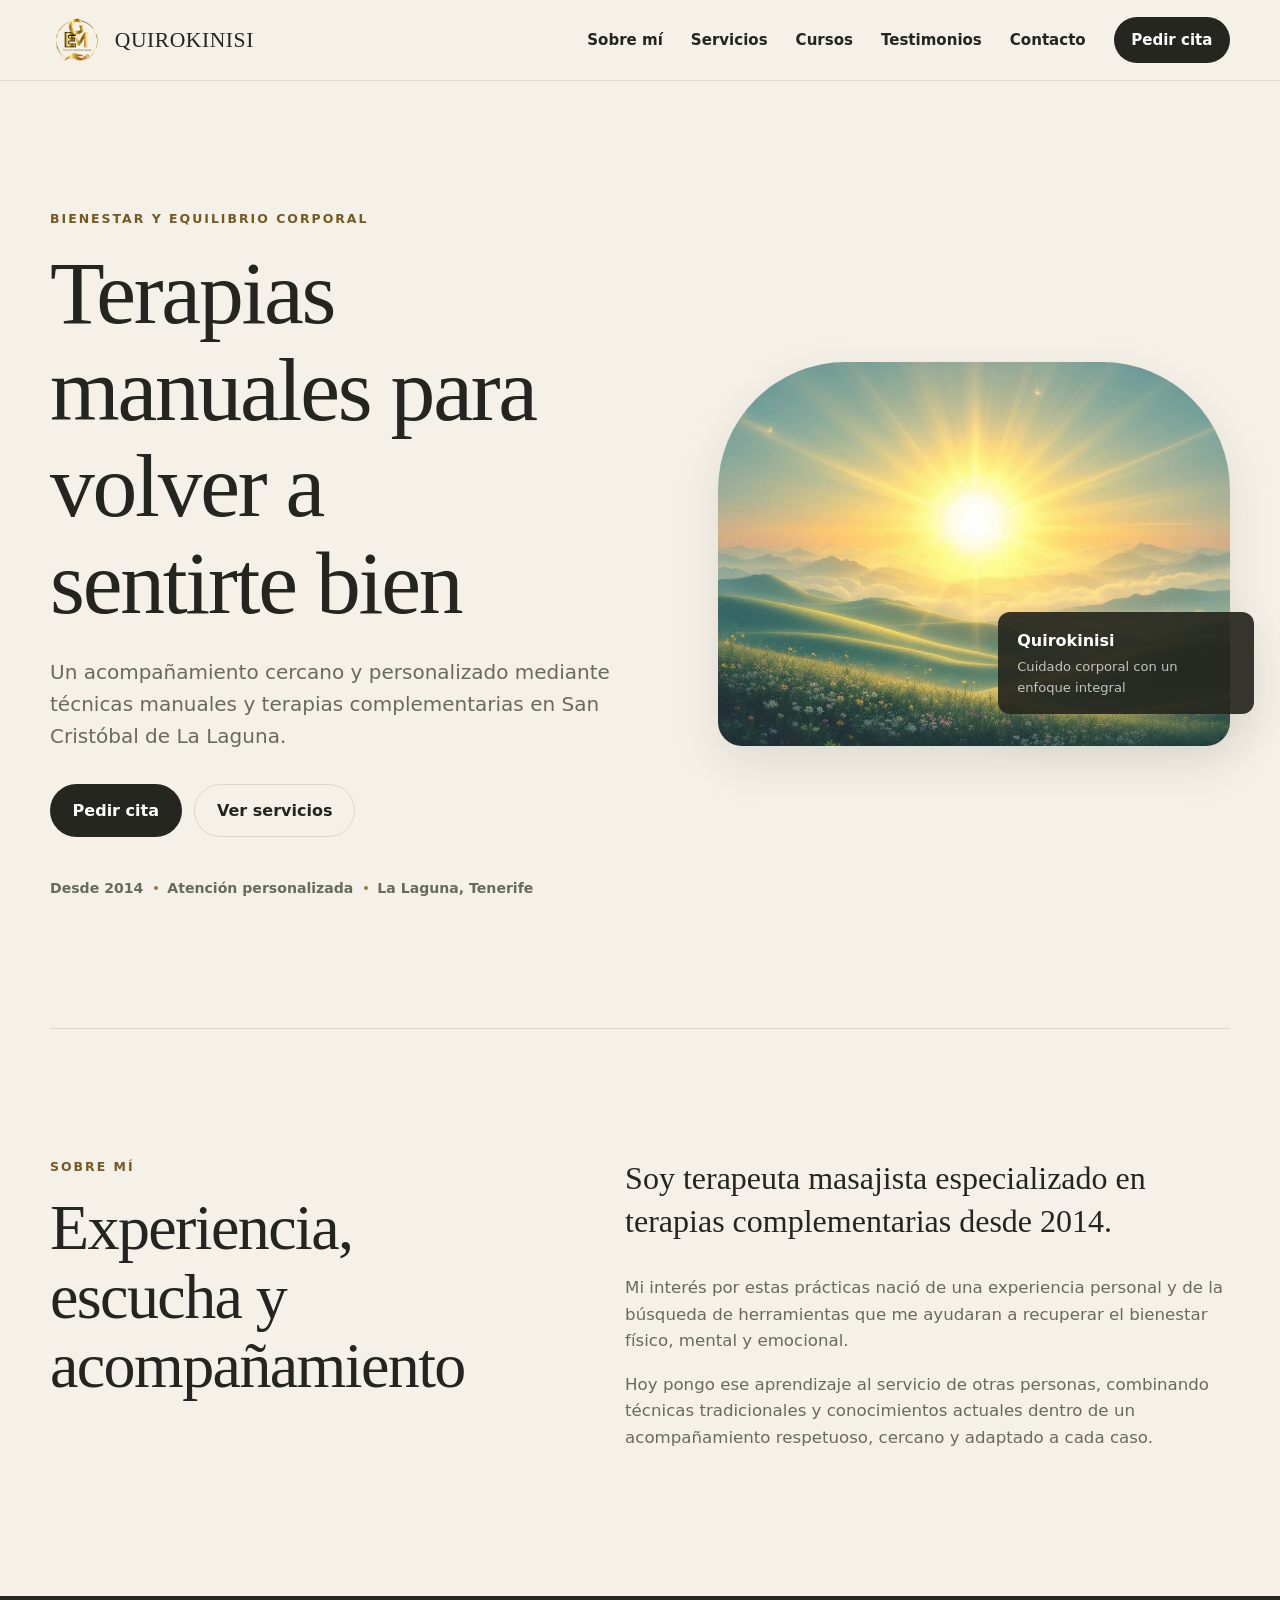
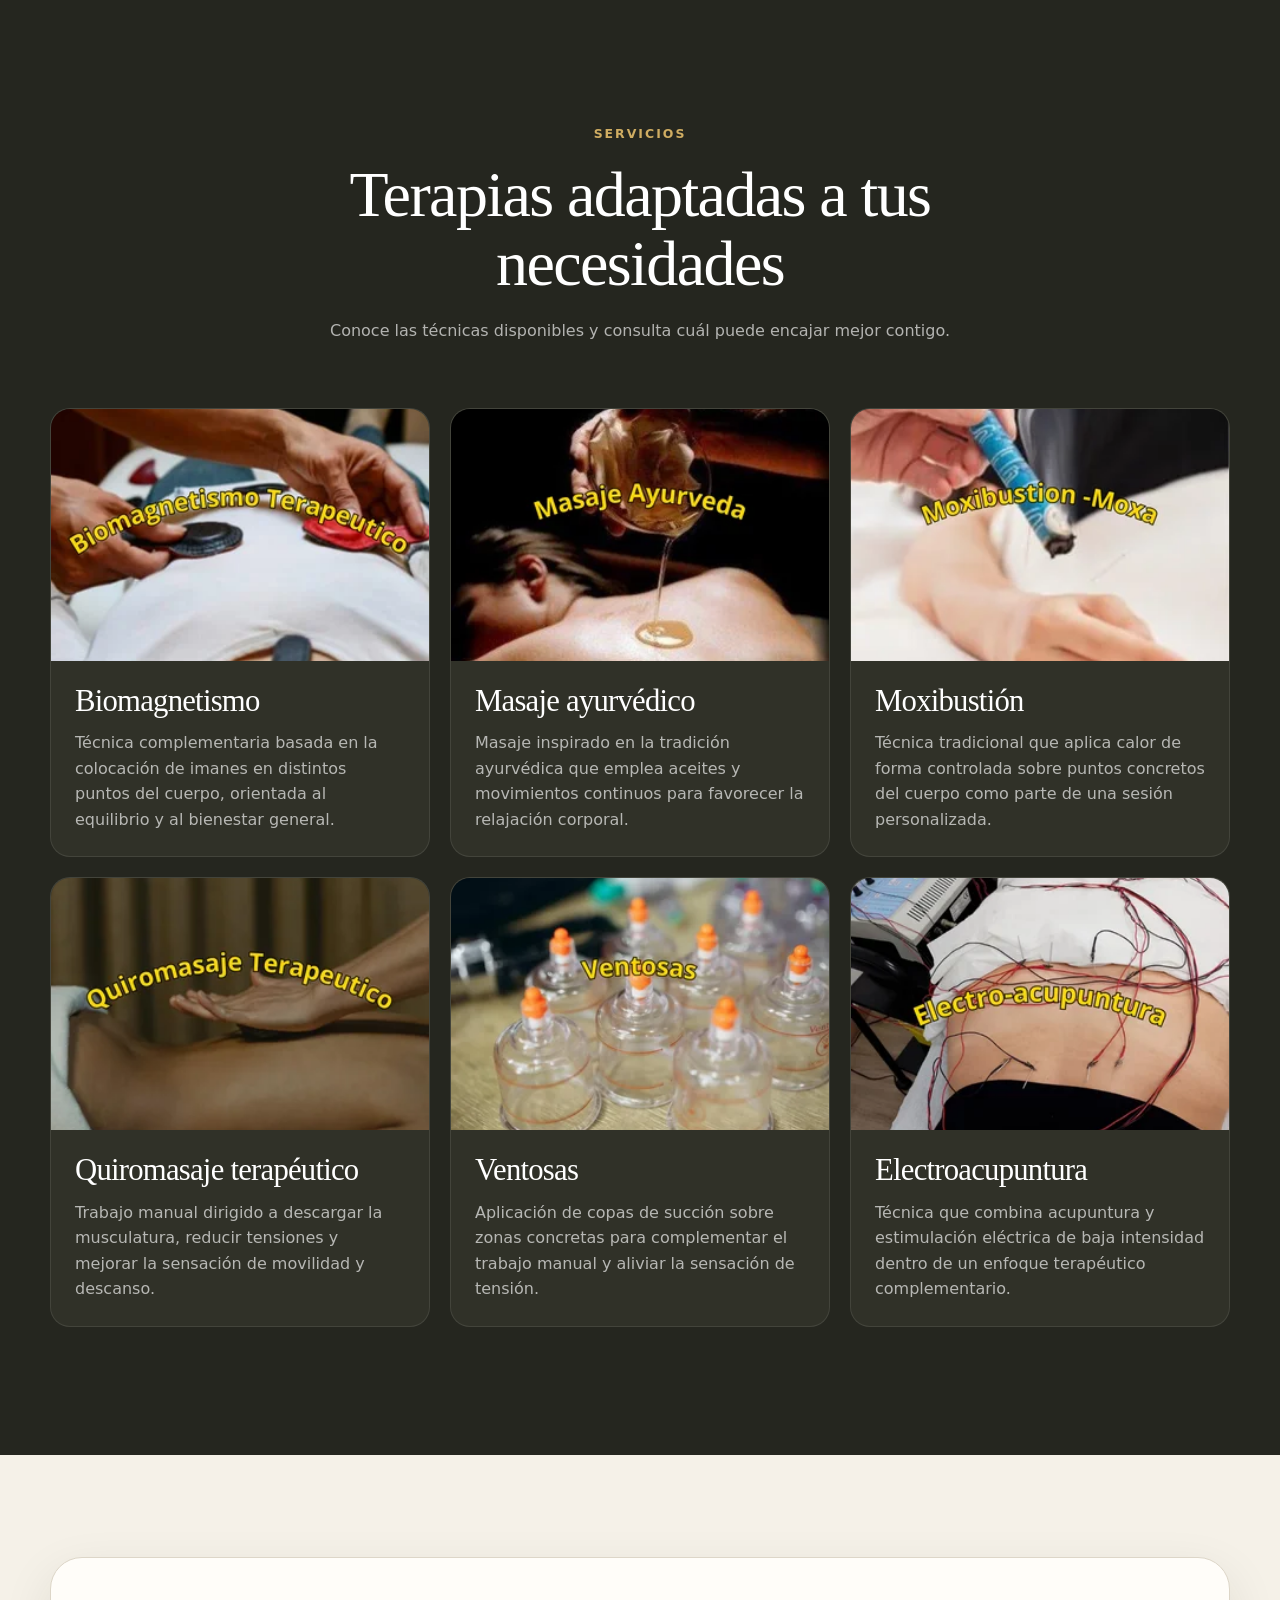
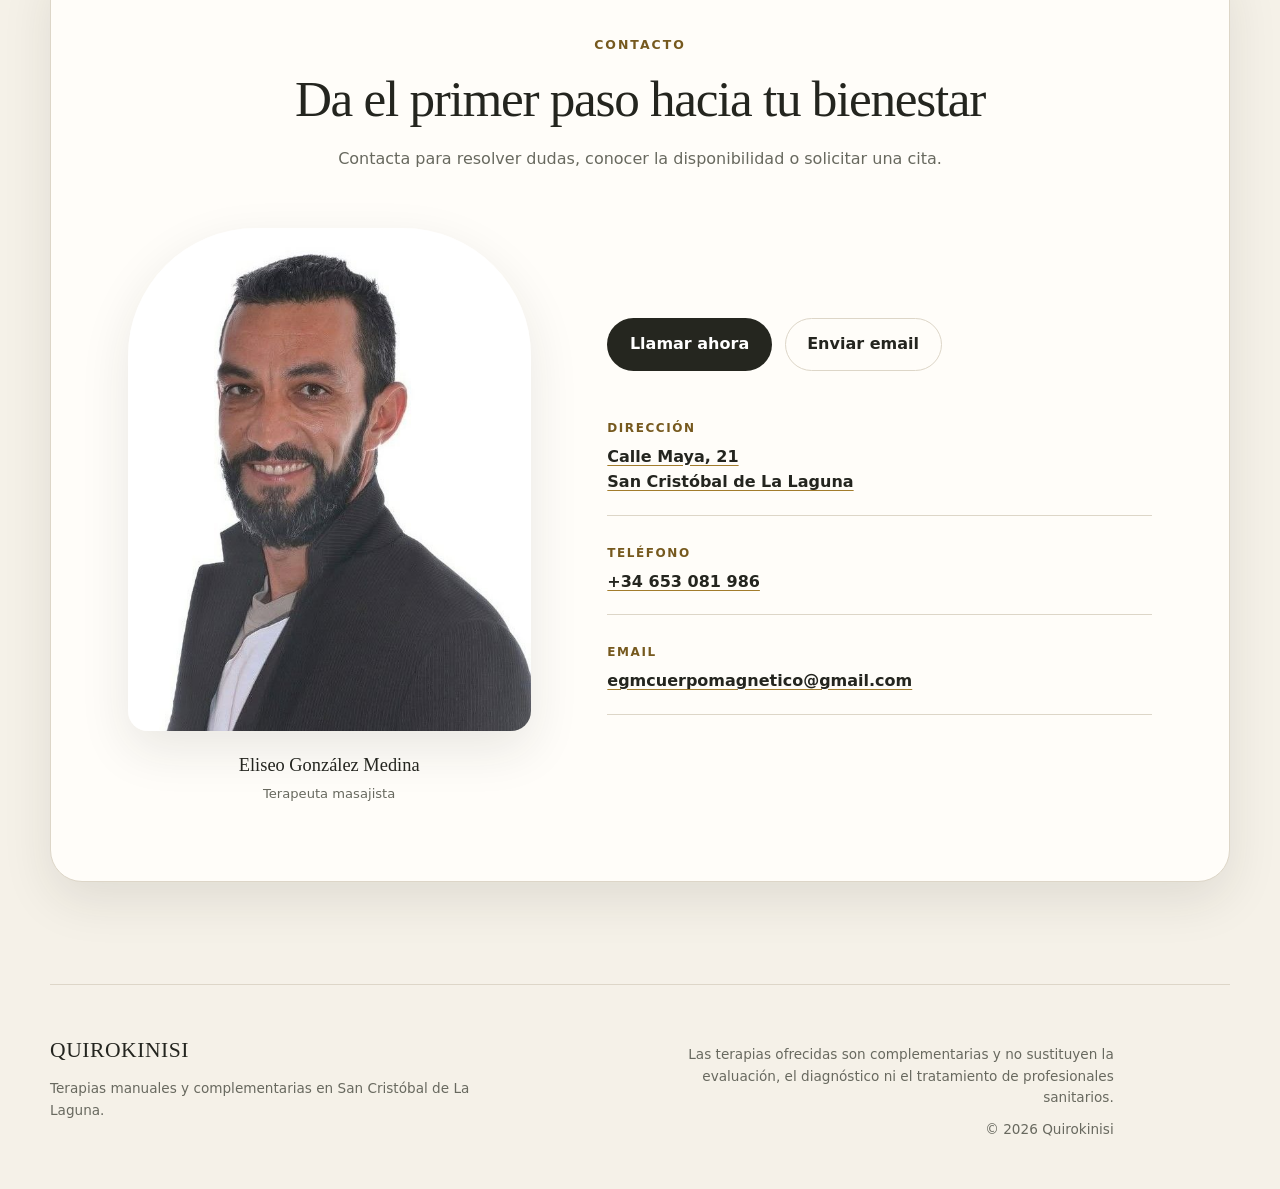
==== commit 73c71f41: "moved events to new page" ====
--- a/index.html
+++ b/index.html
@@ -51,7 +51,7 @@
       >
         <a href="#sobre-mi">Sobre mí</a>
         <a href="#servicios">Servicios</a>
-        <a href="#eventos">Cursos</a>
+        <a href="./cursos/">Cursos</a>
         <a href="./testimonios/">Testimonios</a>
         <a href="#contacto">Contacto</a>
         <a class="nav-cta" href="#contacto">Pedir cita</a>
@@ -246,74 +246,6 @@
       </div>
     </section>
 
-    <section id="eventos" class="events section">
-      <div class="section-heading section-heading-centered">
-        <p class="eyebrow">Eventos</p>
-        <h2>Cursos intensivos de acupuntura</h2>
-        <p>
-          Aprende un método indoloro para el tratamiento del dolor, centrado
-          en resultados inmediatos, rápidos y tangibles.
-        </p>
-      </div>
-
-      <p class="events-slogan">Aprende. Aplica. Transforma.</p>
-
-      <ul class="events-perks" aria-label="Características del curso">
-        <li>Apto para principiantes</li>
-        <li>Uso personal o profesional</li>
-        <li>Abierto al público</li>
-        <li>Máximo 15 plazas</li>
-      </ul>
-
-      <div class="events-grid">
-        <article class="event-card">
-          <div class="event-card-top">
-            <span class="event-date">17–18 de octubre de 2026</span>
-            <span class="event-badge">Inscripciones abiertas</span>
-          </div>
-          <h3>Sarria, Lugo</h3>
-          <p class="event-venue">Vilamaior-Sarria</p>
-          <div class="event-contacts">
-            <a href="tel:+34636096998">+34 636 09 69 98</a>
-            <a href="tel:+34653081986">+34 653 08 19 86</a>
-          </div>
-          <a class="button button-primary event-cta" href="#contacto">Inscribirse</a>
-        </article>
-
-        <article class="event-card">
-          <div class="event-card-top">
-            <span class="event-date">21–22 de noviembre de 2026</span>
-            <span class="event-badge">Inscripciones abiertas</span>
-          </div>
-          <h3>Getxo / Bilbao</h3>
-          <p class="event-venue">Centro Estimua, Getxo</p>
-          <div class="event-contacts">
-            <a href="tel:+34622038271">+34 622 03 82 71</a>
-            <a href="tel:+34653081986">+34 653 08 19 86</a>
-          </div>
-          <a class="button button-primary event-cta" href="#contacto">Inscribirse</a>
-        </article>
-
-        <article class="event-card">
-          <div class="event-card-top">
-            <span class="event-date">12–13 de diciembre de 2026</span>
-            <span class="event-badge">Inscripciones abiertas</span>
-          </div>
-          <h3>El Prat / Barcelona</h3>
-          <div class="event-contacts">
-            <a href="tel:+34622070385">+34 622 07 03 85</a>
-            <a href="tel:+34653081986">+34 653 08 19 86</a>
-          </div>
-          <a class="button button-primary event-cta" href="#contacto">Inscribirse</a>
-        </article>
-      </div>
-
-      <p class="events-note">
-        Curso impartido por
-        <strong>Eliseo González Medina</strong>.
-      </p>
-    </section>
-
     <section id="contacto" class="contact section">
       <div class="contact-panel">
         <div class="contact-heading">
--- a/styles.css
+++ b/styles.css
@@ -537,6 +537,7 @@
   border-radius: 999px;
 }
 
+.event-card h2,
 .event-card h3 {
   margin-bottom: 0.35rem;
 }
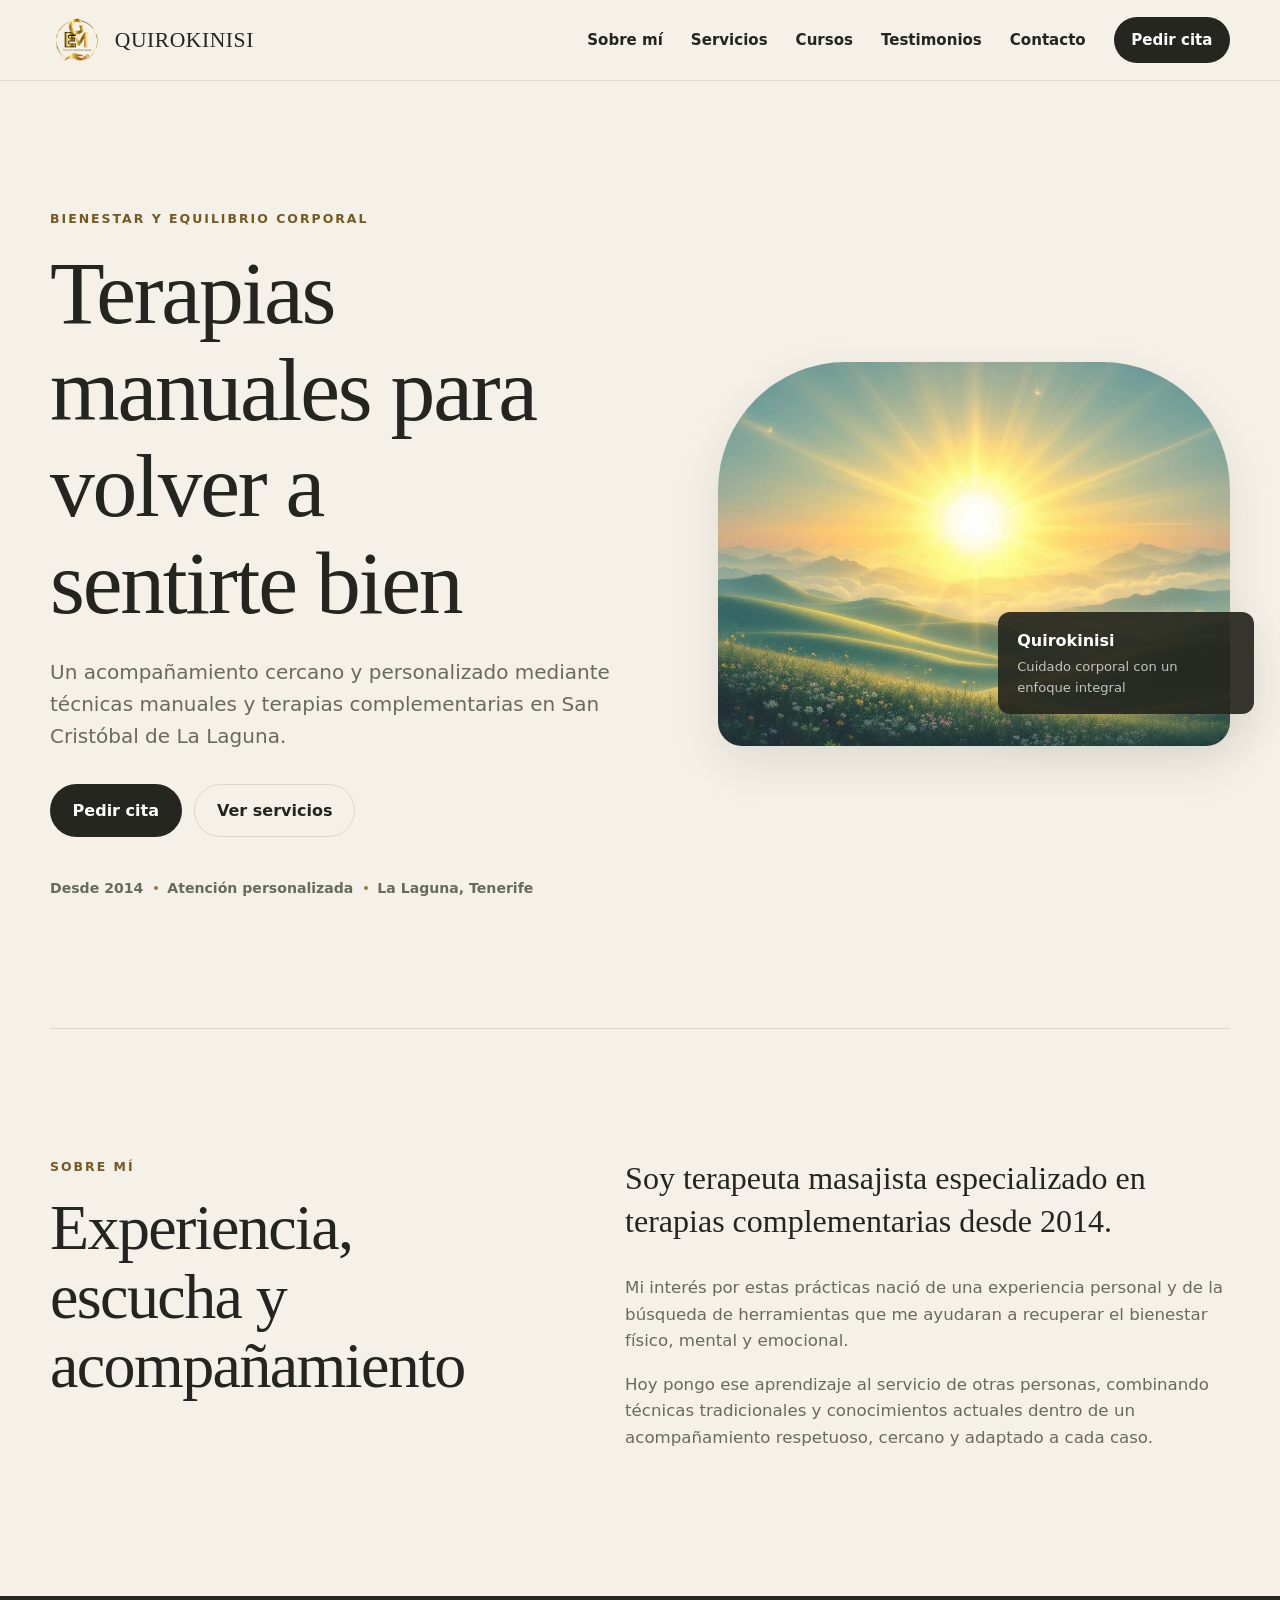
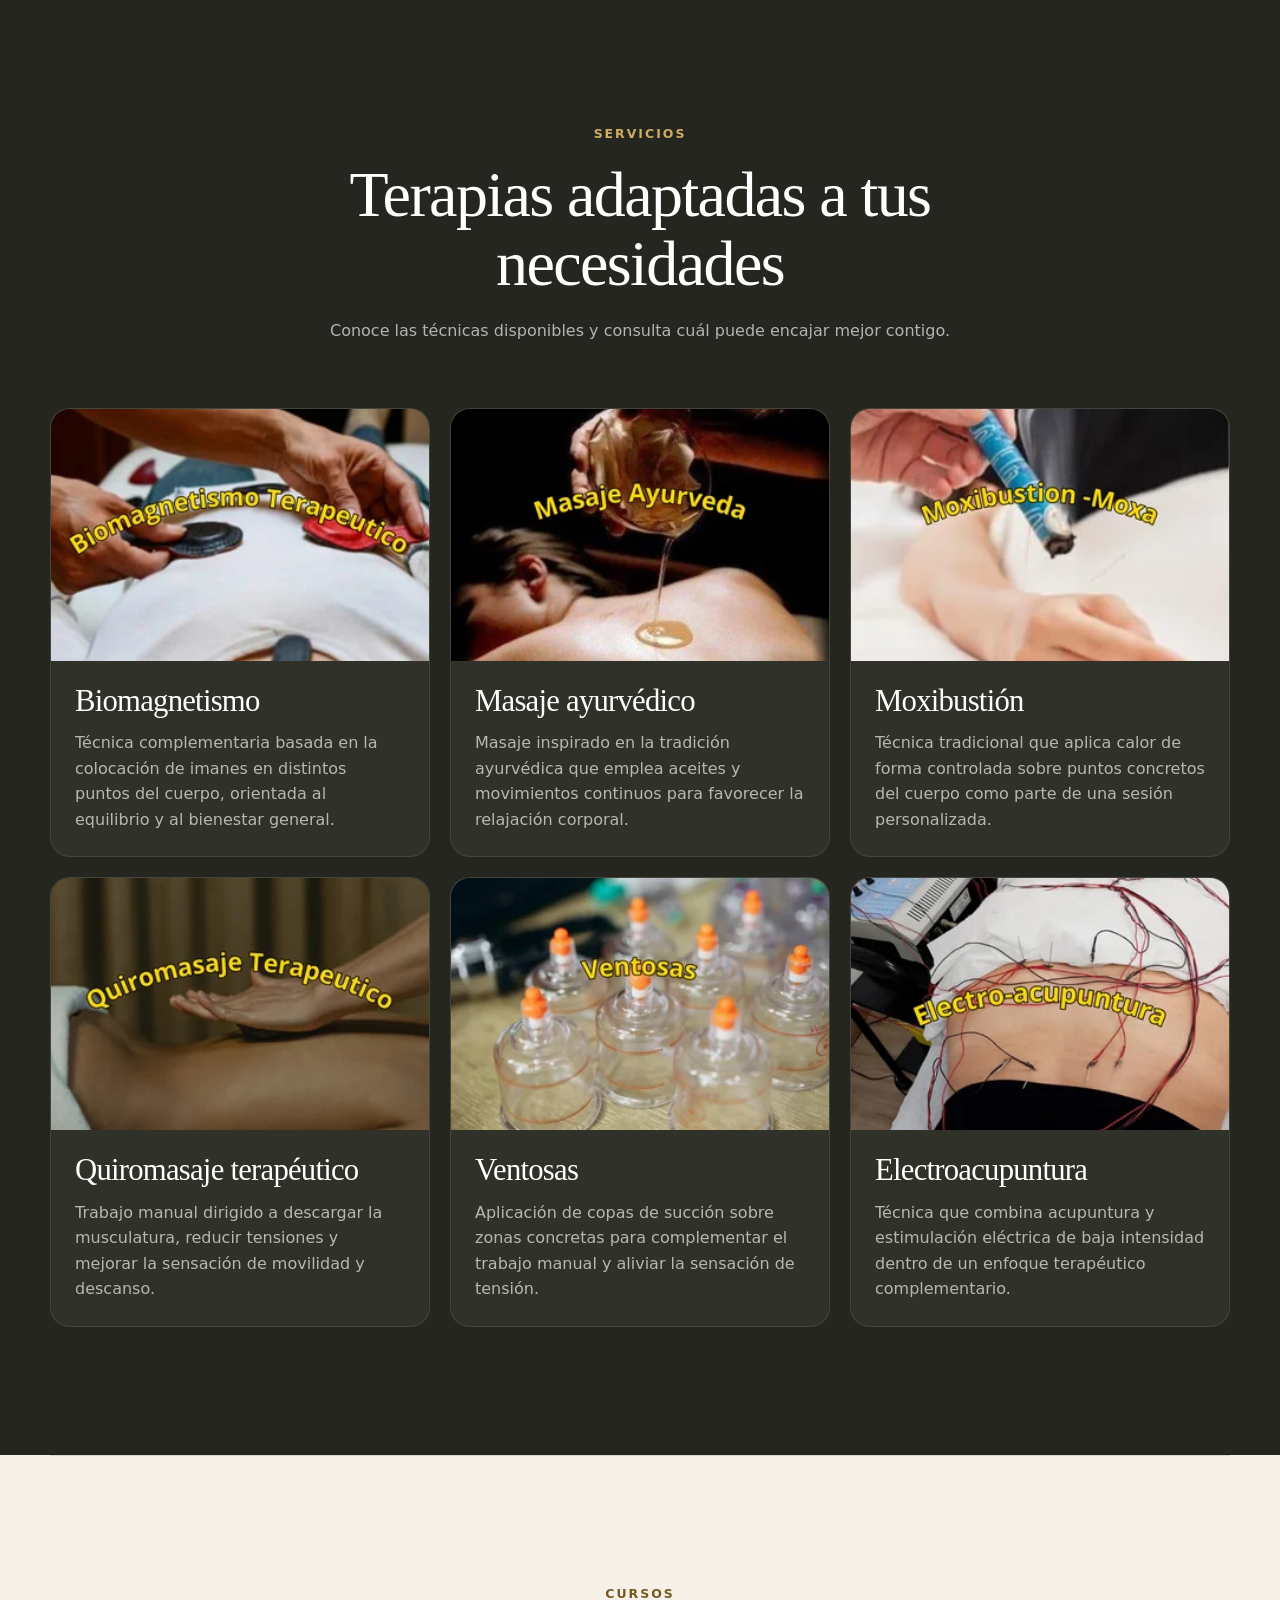
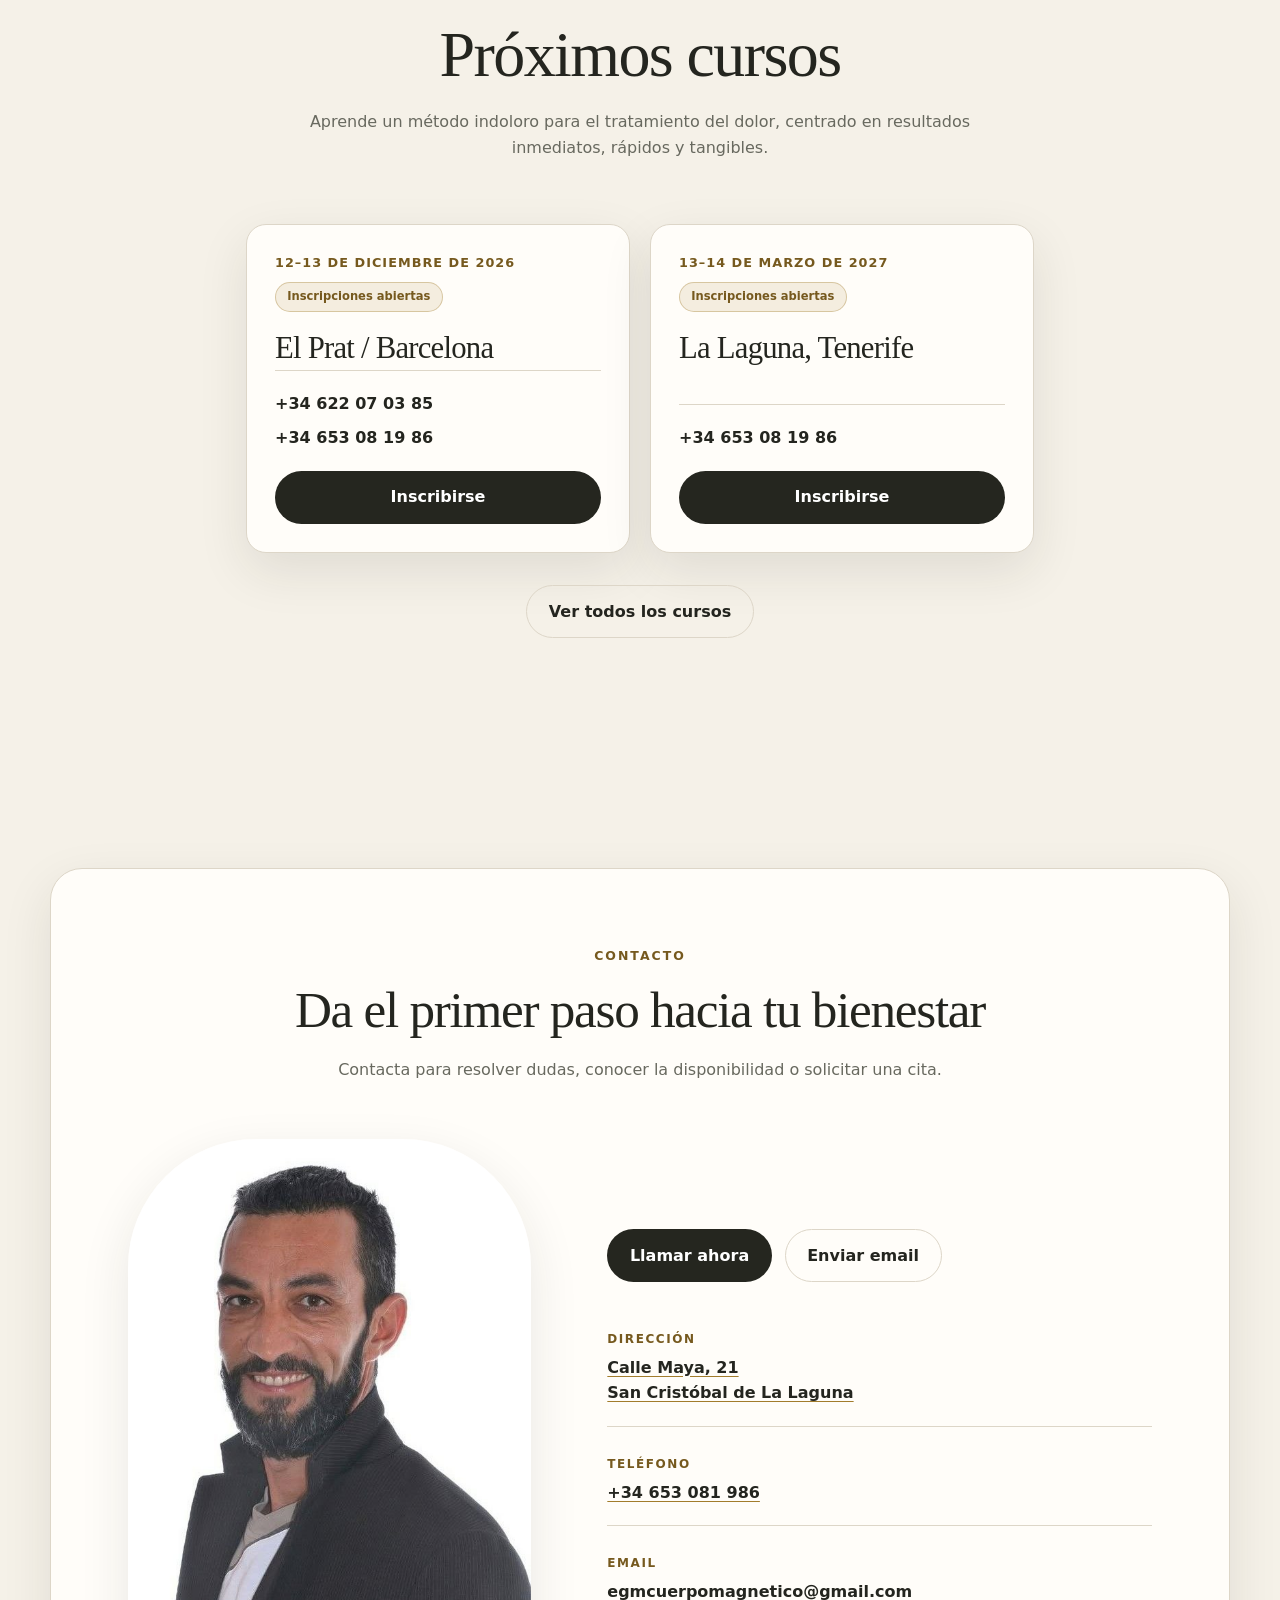
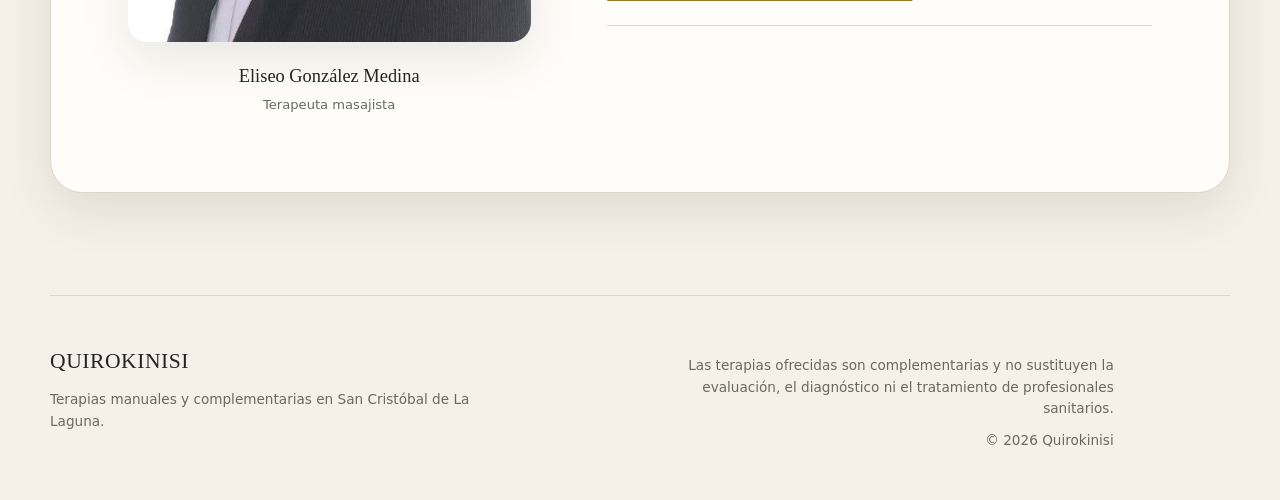
==== commit 914cbc58: "restore events on main page" ====
--- a/index.html
+++ b/index.html
@@ -14,6 +14,7 @@
 
   <link rel="stylesheet" href="./styles.css">
   <script src="./script.js" defer></script>
+  <script src="./cursos/cursos.js" defer></script>
 </head>
 
 <body>
@@ -246,6 +247,35 @@
       </div>
     </section>
 
+    <section
+      class="events home-events section"
+      aria-labelledby="home-courses-title"
+      data-courses-section
+      hidden
+    >
+      <div class="section-heading section-heading-centered">
+        <p class="eyebrow">Cursos</p>
+        <h2 id="home-courses-title">Próximos cursos</h2>
+        <p>
+          Aprende un método indoloro para el tratamiento del dolor, centrado
+          en resultados inmediatos, rápidos y tangibles.
+        </p>
+      </div>
+
+      <div
+        id="upcoming-courses"
+        class="events-grid"
+        data-courses-url="./cursos/cursos.json"
+        data-contact-url="#contacto"
+        data-hide-when-empty
+        aria-live="polite"
+      ></div>
+
+      <div class="home-events-more">
+        <a class="button button-secondary" href="./cursos/">Ver todos los cursos</a>
+      </div>
+    </section>
+
     <section id="contacto" class="contact section">
       <div class="contact-panel">
         <div class="contact-heading">
--- a/styles.css
+++ b/styles.css
@@ -455,6 +455,16 @@
   border-top: 1px solid var(--border);
 }
 
+.events .section-heading h1 {
+  max-width: none;
+  font-size: clamp(2.8rem, 6vw, 5rem);
+}
+
+.home-events-more {
+  margin-top: 2rem;
+  text-align: center;
+}
+
 .events-slogan {
   margin: 0 auto clamp(2rem, 5vw, 3.5rem);
   color: var(--accent-dark);
@@ -489,6 +499,26 @@
   display: grid;
   grid-template-columns: repeat(3, minmax(0, 1fr));
   gap: 1.25rem;
+}
+
+.events-grid[data-count="1"] {
+  grid-template-columns: minmax(0, 24rem);
+  justify-content: center;
+}
+
+.events-grid[data-count="2"] {
+  grid-template-columns: repeat(2, minmax(0, 24rem));
+  justify-content: center;
+}
+
+.events-list-heading {
+  margin-bottom: 1.25rem;
+  text-align: center;
+}
+
+.events-list-heading h2 {
+  margin-inline: auto;
+  margin-bottom: 0;
 }
 
 .event-card {
@@ -583,6 +613,76 @@
 .events-note strong {
   color: var(--text);
   font-weight: 650;
+}
+
+.events-loading,
+.events-message {
+  grid-column: 1 / -1;
+  margin: 0;
+  padding: 1.5rem;
+  text-align: center;
+  background: var(--surface);
+  border: 1px solid var(--border);
+  border-radius: var(--radius-medium);
+}
+
+.past-events {
+  margin-top: clamp(3rem, 7vw, 5rem);
+  padding-top: clamp(2rem, 5vw, 3rem);
+  border-top: 1px solid var(--border);
+}
+
+.past-events-heading {
+  margin-bottom: 1.5rem;
+  text-align: center;
+}
+
+.past-events-heading .eyebrow,
+.past-events-heading h2 {
+  margin-bottom: 0.35rem;
+}
+
+.past-events-heading h2 {
+  margin-inline: auto;
+}
+
+.past-events-grid {
+  display: grid;
+  grid-template-columns: repeat(3, minmax(0, 1fr));
+  gap: 0.75rem;
+}
+
+.past-events-grid[data-count="1"] {
+  grid-template-columns: minmax(0, 24rem);
+  justify-content: center;
+}
+
+.past-events-grid[data-count="2"] {
+  grid-template-columns: repeat(2, minmax(0, 24rem));
+  justify-content: center;
+}
+
+.past-event-card {
+  padding: 1.15rem 1.25rem;
+  background: rgb(255 255 255 / 38%);
+  border: 1px solid var(--border);
+  border-radius: var(--radius-small);
+}
+
+.past-event-card .event-date {
+  margin-bottom: 0.5rem;
+  color: var(--muted);
+  font-size: 0.7rem;
+}
+
+.past-event-card h3 {
+  margin-bottom: 0.2rem;
+  font-size: 1.15rem;
+}
+
+.past-event-venue {
+  margin-bottom: 0;
+  font-size: 0.85rem;
 }
 
 .testimonials .section-heading h1 {
@@ -853,6 +953,26 @@
   .events-grid {
     grid-template-columns: 1fr;
   }
+
+  .events-grid[data-count="1"],
+  .events-grid[data-count="2"] {
+    grid-template-columns: 1fr;
+    width: min(100%, 32rem);
+    margin-inline: auto;
+  }
+
+  .past-events-grid {
+    grid-template-columns: repeat(2, minmax(0, 1fr));
+  }
+
+  .past-events-grid[data-count="1"],
+  .past-events-grid[data-count="2"] {
+    grid-template-columns: repeat(2, minmax(0, 1fr));
+  }
+
+  .past-events-grid[data-count="1"] {
+    grid-template-columns: minmax(0, 24rem);
+  }
 }
 
 @media (max-width: 620px) {
@@ -872,6 +992,15 @@
 
   h1 {
     font-size: clamp(2.8rem, 15vw, 4.5rem);
+  }
+
+  .past-events-grid {
+    grid-template-columns: 1fr;
+  }
+
+  .past-events-grid[data-count="1"],
+  .past-events-grid[data-count="2"] {
+    grid-template-columns: 1fr;
   }
 
   .hero {
